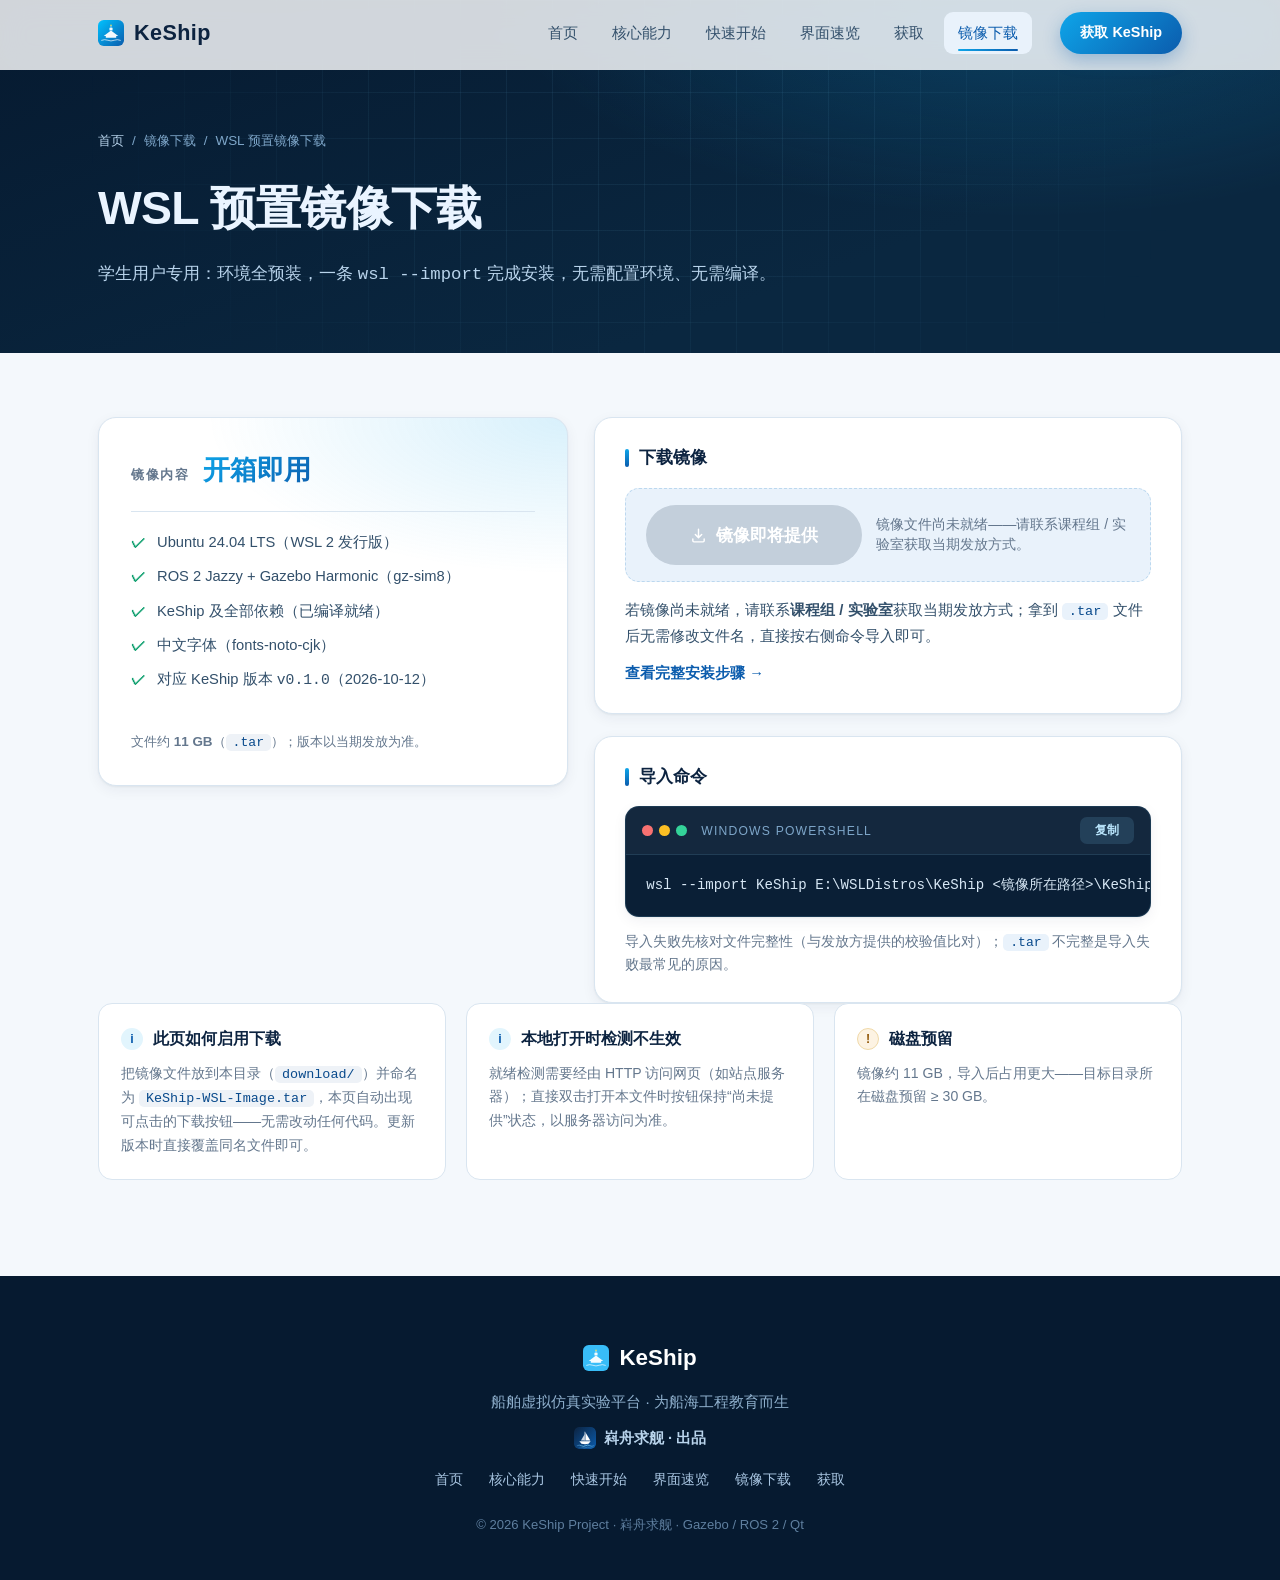
==== download/index.html @ 749b7cf4 "feat(web): KeShip official website initial release" ====
<!DOCTYPE html>
<html lang="zh-CN">
<head>
    <meta charset="UTF-8">
    <meta name="viewport" content="width=device-width, initial-scale=1.0">
    <title>WSL 预置镜像下载 — KeShip</title>
    <meta name="description" content="KeShip 预置 WSL 镜像下载：Ubuntu 24.04 + ROS 2 Jazzy + Gazebo Harmonic + KeShip 全预装，一条 wsl --import 完成安装。">
    <link rel="stylesheet" href="../css/style.css">
    <link rel="icon" href="data:image/svg+xml,%3Csvg xmlns='http://www.w3.org/2000/svg' viewBox='0 0 100 100'%3E%3Cdefs%3E%3ClinearGradient id='g' x1='0' y1='0' x2='1' y2='1'%3E%3Cstop offset='0' stop-color='%2300c2ff'/%3E%3Cstop offset='1' stop-color='%230b5cad'/%3E%3C/linearGradient%3E%3C/defs%3E%3Crect width='100' height='100' rx='22' fill='url(%23g)'/%3E%3Cpath d='M22 60 L50 38 L78 60 L70 60 L70 66 L30 66 L30 60 Z' fill='%23fff' opacity='.95'/%3E%3Cpath d='M44 30 h12 v8 h-12 z M50 22 v8' fill='%23fff' opacity='.95'/%3E%3Cpath d='M14 76 q 12 -5 24 0 t 24 0 t 24 0' fill='none' stroke='%23fff' stroke-width='3' stroke-linecap='round' opacity='.85'/%3E%3C/svg%3E">
</head>
<body>

    <!-- ================= 导航栏 ================= -->
    <header id="navbar">
        <div class="nav-container">
            <a href="../index.html" class="nav-logo" aria-label="KeShip 首页">
                <svg class="logo-mark" viewBox="0 0 100 100" aria-hidden="true">
                    <defs>
                        <linearGradient id="lg" x1="0" y1="0" x2="1" y2="1">
                            <stop offset="0" stop-color="#00c2ff"/><stop offset="1" stop-color="#0b5cad"/>
                        </linearGradient>
                    </defs>
                    <rect width="100" height="100" rx="22" fill="url(#lg)"/>
                    <path d="M22 62 L50 40 L78 62 L70 62 L70 68 L30 68 L30 62 Z" fill="#fff" opacity=".95"/>
                    <rect x="44" y="30" width="12" height="10" fill="#fff" opacity=".95"/>
                    <line x1="50" y1="22" x2="50" y2="30" stroke="#fff" stroke-width="2.5" stroke-linecap="round" opacity=".95"/>
                    <circle cx="50" cy="20" r="3" fill="#fde047"/>
                    <path d="M14 78 q 12 -5 24 0 t 24 0 t 24 0" fill="none" stroke="#fff" stroke-width="3" stroke-linecap="round" opacity=".85"/>
                </svg>
                <span class="logo-text">KeShip</span>
            </a>
            <nav class="nav-links" id="nav-links" aria-label="主导航">
                <a href="../index.html" class="nav-link">首页</a>
                <a href="../features.html" class="nav-link">核心能力</a>
                <a href="../start.html" class="nav-link">快速开始</a>
                <a href="../showcase.html" class="nav-link">界面速览</a>
                <a href="../get.html" class="nav-link">获取</a>
                <a href="index.html" class="nav-link active" aria-current="page">镜像下载</a>
            </nav>
            <a href="../get.html" class="nav-cta">获取 KeShip</a>
            <button class="nav-toggle" aria-label="打开菜单" aria-expanded="false" aria-controls="nav-links">
                <span></span><span></span><span></span>
            </button>
        </div>
        <div class="nav-progress" id="nav-progress" aria-hidden="true"></div>
    </header>

    <main>

    <!-- ================= 子页 Hero ================= -->
    <section class="page-hero">
        <div class="hero-bg" aria-hidden="true">
            <div class="hero-grid"></div>
        </div>
        <div class="container">
            <nav class="crumbs" aria-label="面包屑"><a href="../index.html">首页</a><span aria-hidden="true">/</span><span>镜像下载</span><span aria-hidden="true">/</span>WSL 预置镜像下载</nav>
            <h1 class="page-title">WSL 预置镜像下载</h1>
            <p class="page-desc">学生用户专用：环境全预装，一条 <code>wsl --import</code> 完成安装，无需配置环境、无需编译。</p>
        </div>
    </section>

    <!-- ================= 镜像信息 + 下载 ================= -->
    <section class="section">
        <div class="container">
            <div class="get-grid">
                <div class="version-card reveal">
                    <div class="version-top">
                        <span class="version-badge">镜像内容</span>
                        <span class="version-tag">开箱即用</span>
                    </div>
                    <ul class="version-list">
                        <li>Ubuntu 24.04 LTS（WSL 2 发行版）</li>
                        <li>ROS 2 Jazzy + Gazebo Harmonic（gz-sim8）</li>
                        <li>KeShip 及全部依赖（已编译就绪）</li>
                        <li>中文字体（fonts-noto-cjk）</li>
                        <li>对应 KeShip 版本 <code>v0.1.0</code>（2026-10-12）</li>
                    </ul>
                    <p class="version-hint">文件约 <strong>11 GB</strong>（<code>.tar</code>）；版本以当期发放为准。</p>
                </div>

                <div class="get-panels">
                    <div class="get-panel reveal">
                        <h3>下载镜像</h3>
                        <div class="mirror-download">
                            <a class="btn btn-primary btn-large mirror-btn is-pending" id="mirror-btn" data-file="KeShip-WSL-Image.tar" role="button" aria-disabled="true">
                                <svg viewBox="0 0 24 24" class="btn-ico" aria-hidden="true"><path d="M12 3v12m0 0 4.5-4.5M12 15l-4.5-4.5" fill="none" stroke="currentColor" stroke-width="2" stroke-linecap="round" stroke-linejoin="round"/><path d="M4 17v2.5A1.5 1.5 0 0 0 5.5 21h13a1.5 1.5 0 0 0 1.5-1.5V17" fill="none" stroke="currentColor" stroke-width="2" stroke-linecap="round"/></svg>
                                <span id="mirror-btn-text">正在检测镜像文件…</span>
                            </a>
                            <p class="mirror-status" id="mirror-status">检测中…</p>
                        </div>
                        <p class="panel-text">若镜像尚未就绪，请联系<strong>课程组 / 实验室</strong>获取当期发放方式；拿到 <code>.tar</code> 文件后无需修改文件名，直接按右侧命令导入即可。</p>
                        <a href="../start.html#student" class="panel-link">查看完整安装步骤 →</a>
                    </div>
                    <div class="get-panel reveal">
                        <h3>导入命令</h3>
                        <div class="code-block">
                            <div class="code-head">
                                <span class="code-dots" aria-hidden="true"><i></i><i></i><i></i></span>
                                <span class="code-lang">Windows PowerShell</span>
                                <button class="copy-btn" data-code="code-import" type="button">复制</button>
                            </div>
<pre><code id="code-import">wsl --import KeShip E:\WSLDistros\KeShip &lt;镜像所在路径&gt;\KeShip-WSL-Image.tar --version 2</code></pre>
                        </div>
                        <p class="repo-note">导入失败先核对文件完整性（与发放方提供的校验值比对）；<code>.tar</code> 不完整是导入失败最常见的原因。</p>
                    </div>
                </div>
            </div>

            <!-- 维护者说明 -->
            <div class="notes reveal">
                <div class="note">
                    <p class="note-title"><span class="note-ico n-info" aria-hidden="true">i</span>此页如何启用下载</p>
                    <p>把镜像文件放到本目录（<code>download/</code>）并命名为 <code>KeShip-WSL-Image.tar</code>，本页自动出现可点击的下载按钮——无需改动任何代码。更新版本时直接覆盖同名文件即可。</p>
                </div>
                <div class="note">
                    <p class="note-title"><span class="note-ico n-info" aria-hidden="true">i</span>本地打开时检测不生效</p>
                    <p>就绪检测需要经由 HTTP 访问网页（如站点服务器）；直接双击打开本文件时按钮保持“尚未提供”状态，以服务器访问为准。</p>
                </div>
                <div class="note">
                    <p class="note-title"><span class="note-ico n-warn" aria-hidden="true">!</span>磁盘预留</p>
                    <p>镜像约 11 GB，导入后占用更大——目标目录所在磁盘预留 ≥ 30 GB。</p>
                </div>
            </div>
        </div>
    </section>

    </main>

    <!-- ================= 页脚 ================= -->
    <footer>
        <div class="container footer-inner">
            <div class="footer-brand">
                <svg class="logo-mark" viewBox="0 0 100 100" aria-hidden="true">
                    <rect width="100" height="100" rx="22" fill="#38bdf8"/>
                    <path d="M22 62 L50 40 L78 62 L70 62 L70 68 L30 68 L30 62 Z" fill="#fff" opacity=".95"/>
                    <rect x="44" y="30" width="12" height="10" fill="#fff" opacity=".95"/>
                    <line x1="50" y1="22" x2="50" y2="30" stroke="#fff" stroke-width="2.5" stroke-linecap="round" opacity=".95"/>
                    <circle cx="50" cy="20" r="3" fill="#fde047"/>
                    <path d="M14 78 q 12 -5 24 0 t 24 0 t 24 0" fill="none" stroke="#fff" stroke-width="3" stroke-linecap="round" opacity=".85"/>
                </svg>
                <span>KeShip</span>
            </div>
            <p class="footer-desc">船舶虚拟仿真实验平台 · 为船海工程教育而生</p>
            <p class="footer-kz">
                <img class="kz-mark-sm" src="../assets/kzqj-logo.svg" alt="嵙舟求舰" width="20" height="20">
                <span>嵙舟求舰 · 出品</span>
            </p>

            <nav class="footer-links" aria-label="页脚导航">
                <a href="../index.html">首页</a>
                <a href="../features.html">核心能力</a>
                <a href="../start.html">快速开始</a>
                <a href="../showcase.html">界面速览</a>
                <a href="index.html">镜像下载</a>
                <a href="../get.html">获取</a>
            </nav>
            <p class="footer-copy">© <span id="year">2026</span> KeShip Project · 嵙舟求舰 · Gazebo / ROS 2 / Qt</p>
        </div>
    </footer>

    <button id="back-top" class="back-top" type="button" aria-label="回到顶部">
        <svg viewBox="0 0 24 24" aria-hidden="true"><path d="m5 15 7-7 7 7" fill="none" stroke="currentColor" stroke-width="2" stroke-linecap="round" stroke-linejoin="round"/></svg>
    </button>

    <script src="../js/main.js"></script>
</body>
</html>
---- css/style.css ----
/* =========================================================
   KeShip 官网样式 · 海洋科技风设计系统
   纯静态、零外部依赖；浅色主题
   ========================================================= */

/* ---------- 设计令牌 ---------- */
:root {
    --bg: #f4f8fc;
    --surface: #ffffff;
    --ink: #0c2340;
    --ink-2: #33506b;
    --muted: #64778d;
    --line: #d9e5f0;

    --primary: #0b5cad;
    --primary-600: #094a8c;
    --primary-050: #e9f2fb;
    --accent: #0ea5e9;
    --accent-050: #e2f5fd;
    --teal: #0d9488;

    --navy-900: #061a30;
    --navy-800: #0a2740;
    --navy-700: #103a5c;
    --code-bg: #0a1f36;

    --ok: #0e9f6e;
    --warn-bg: #fdf3e3;
    --warn-line: #f0d9a8;
    --warn-ink: #92580a;

    --r-lg: 18px;
    --r-md: 14px;
    --r-sm: 9px;

    --sh-sm: 0 1px 2px rgba(12, 35, 64, .05), 0 4px 14px rgba(12, 35, 64, .06);
    --sh-md: 0 10px 32px rgba(12, 35, 64, .10);
    --sh-lg: 0 24px 60px rgba(6, 26, 48, .18);

    --ease: cubic-bezier(.22, .68, .36, 1);
    --t-fast: .18s;
    --t-mid: .32s;

    --font: -apple-system, BlinkMacSystemFont, "Segoe UI", "PingFang SC",
            "Hiragino Sans GB", "Microsoft YaHei", "Noto Sans SC", sans-serif;
    --mono: "Cascadia Code", "JetBrains Mono", "Fira Code", Consolas,
            "Courier New", monospace;

    --nav-h: 66px;
}

/* ---------- 基础 ---------- */
*, *::before, *::after { margin: 0; padding: 0; box-sizing: border-box; }

html { scroll-behavior: smooth; scroll-padding-top: calc(var(--nav-h) + 12px); }

body {
    font-family: var(--font);
    line-height: 1.65;
    color: var(--ink);
    background: var(--bg);
    -webkit-font-smoothing: antialiased;
    overflow-x: hidden;
}

img, svg { display: block; max-width: 100%; }
a { color: inherit; }
code, pre { font-family: var(--mono); }

.container {
    max-width: 1140px;
    margin: 0 auto;
    padding: 0 28px;
}

::selection { background: rgba(14, 165, 233, .22); }

/* ---------- 按钮 ---------- */
.btn {
    display: inline-flex;
    align-items: center;
    gap: 9px;
    padding: 13px 30px;
    border-radius: 999px;
    font-size: 1rem;
    font-weight: 600;
    text-decoration: none;
    cursor: pointer;
    border: none;
    transition: transform var(--t-fast) var(--ease),
                box-shadow var(--t-fast) var(--ease),
                background var(--t-fast) var(--ease);
}
.btn-large {
    padding: 16px 44px;
    font-size: 1.08rem;
}
.btn-ico { width: 17px; height: 17px; flex: none; }
.btn-primary {
    background: linear-gradient(135deg, #0ea5e9, var(--primary));
    color: #fff;
    box-shadow: 0 8px 24px rgba(11, 92, 173, .38);
}
.btn-primary:hover { transform: translateY(-2px); box-shadow: 0 12px 30px rgba(11, 92, 173, .46); }
.btn-ghost {
    background: rgba(255, 255, 255, .10);
    color: #e6f3ff;
    border: 1.5px solid rgba(255, 255, 255, .38);
    backdrop-filter: blur(6px);
}
.btn-ghost:hover { background: rgba(255, 255, 255, .2); transform: translateY(-2px); }

/* ---------- 导航栏 ---------- */
#navbar {
    position: fixed;
    inset: 0 0 auto 0;
    z-index: 100;
    background: rgba(255, 255, 255, .82);
    backdrop-filter: blur(14px) saturate(1.4);
    border-bottom: 1px solid transparent;
    transition: border-color var(--t-mid), box-shadow var(--t-mid), background var(--t-mid);
}
#navbar.scrolled {
    border-bottom-color: var(--line);
    box-shadow: 0 6px 24px rgba(12, 35, 64, .07);
}
.nav-container {
    max-width: 1140px;
    margin: 0 auto;
    padding: 0 28px;
    height: var(--nav-h);
    display: flex;
    align-items: center;
    gap: 28px;
}
.nav-logo {
    display: inline-flex;
    align-items: center;
    gap: 10px;
    text-decoration: none;
    font-size: 1.35rem;
    font-weight: 800;
    letter-spacing: .4px;
    color: var(--ink);
}
.logo-mark { width: 26px; height: 26px; flex: none; }
.nav-links {
    display: flex;
    gap: 6px;
    margin-left: auto;
    list-style: none;
}
.nav-link {
    position: relative;
    display: block;
    padding: 8px 14px;
    border-radius: 9px;
    text-decoration: none;
    font-size: .95rem;
    font-weight: 500;
    color: var(--ink-2);
    transition: color var(--t-fast), background var(--t-fast);
}
.nav-link:hover { color: var(--primary); background: var(--primary-050); }
.nav-link.active { color: var(--primary); background: var(--primary-050); }
.nav-link.active::after {
    content: "";
    position: absolute;
    left: 14px; right: 14px; bottom: 3px;
    height: 2px;
    border-radius: 2px;
    background: linear-gradient(90deg, var(--accent), var(--primary));
}
.nav-cta {
    padding: 9px 20px;
    border-radius: 999px;
    background: linear-gradient(135deg, #0ea5e9, var(--primary));
    color: #fff;
    font-size: .9rem;
    font-weight: 600;
    text-decoration: none;
    box-shadow: 0 6px 18px rgba(11, 92, 173, .30);
    transition: transform var(--t-fast), box-shadow var(--t-fast);
    white-space: nowrap;
}
.nav-cta:hover { transform: translateY(-2px); box-shadow: 0 10px 24px rgba(11, 92, 173, .4); }

.nav-toggle {
    display: none;
    flex-direction: column;
    justify-content: center;
    gap: 5.5px;
    width: 42px; height: 42px;
    padding: 9px;
    background: var(--surface);
    border: 1px solid var(--line);
    border-radius: 10px;
    cursor: pointer;
}
.nav-toggle span {
    display: block; height: 2px;
    background: var(--ink);
    border-radius: 2px;
    transition: transform var(--t-mid) var(--ease), opacity var(--t-fast);
}
.nav-toggle[aria-expanded="true"] span:nth-child(1) { transform: translateY(7.5px) rotate(45deg); }
.nav-toggle[aria-expanded="true"] span:nth-child(2) { opacity: 0; }
.nav-toggle[aria-expanded="true"] span:nth-child(3) { transform: translateY(-7.5px) rotate(-45deg); }

/* 阅读进度条 */
.nav-progress {
    height: 2.5px;
    width: 0;
    background: linear-gradient(90deg, var(--accent), var(--primary));
    transition: width .1s linear;
}

/* ---------- Hero ---------- */
#hero {
    position: relative;
    min-height: 100svh;
    display: flex;
    align-items: center;
    padding: calc(var(--nav-h) + 40px) 0 96px;
    background:
        radial-gradient(1100px 520px at 78% -10%, rgba(14, 165, 233, .34), transparent 60%),
        linear-gradient(160deg, var(--navy-900) 0%, var(--navy-800) 46%, var(--navy-700) 100%);
    color: #eaf4ff;
    overflow: hidden;
    isolation: isolate;
}
.hero-bg { position: absolute; inset: 0; z-index: -1; }
.hero-grid {
    position: absolute; inset: 0;
    background-image:
        linear-gradient(rgba(125, 211, 252, .07) 1px, transparent 1px),
        linear-gradient(90deg, rgba(125, 211, 252, .07) 1px, transparent 1px);
    background-size: 46px 46px;
    mask-image: radial-gradient(720px 480px at 50% 34%, #000 30%, transparent 78%);
}
.hero-glow {
    position: absolute;
    left: -180px; bottom: -260px;
    width: 640px; height: 640px;
    border-radius: 50%;
    background: radial-gradient(circle, rgba(13, 148, 136, .30), transparent 62%);
    filter: blur(10px);
}
.hero-inner {
    display: grid;
    grid-template-columns: 1.05fr .95fr;
    align-items: center;
    gap: 48px;
}
.hero-badge {
    display: inline-flex;
    align-items: center;
    gap: 9px;
    padding: 7px 18px;
    border-radius: 999px;
    background: rgba(125, 211, 252, .12);
    border: 1px solid rgba(125, 211, 252, .35);
    color: #bae6fd;
    font-size: .86rem;
    letter-spacing: .6px;
    margin-bottom: 26px;
}
.badge-dot {
    width: 8px; height: 8px;
    border-radius: 50%;
    background: #34d399;
    box-shadow: 0 0 0 0 rgba(52, 211, 153, .6);
    animation: pulse 2.2s infinite;
}
@keyframes pulse {
    70% { box-shadow: 0 0 0 9px rgba(52, 211, 153, 0); }
    100% { box-shadow: 0 0 0 0 rgba(52, 211, 153, 0); }
}
.hero-title {
    font-size: clamp(3.2rem, 7vw, 4.9rem);
    font-weight: 800;
    line-height: 1.02;
    letter-spacing: -1.5px;
    background: linear-gradient(100deg, #ffffff 25%, #7dd3fc 90%);
    -webkit-background-clip: text;
    background-clip: text;
    -webkit-text-fill-color: transparent;
    margin-bottom: 22px;
}
.hero-subtitle {
    font-size: 1.13rem;
    line-height: 1.85;
    color: #b9d4ec;
    max-width: 34em;
    margin-bottom: 38px;
}
.hero-subtitle strong { color: #e0f2fe; font-weight: 600; }
.hero-subtitle em {
    font-style: normal;
    color: #7dd3fc;
    border-bottom: 1.5px dashed rgba(125, 211, 252, .55);
    padding-bottom: 1px;
}
.hero-actions {
    display: flex;
    flex-wrap: wrap;
    gap: 16px;
    margin-bottom: 40px;
}
.hero-stats {
    display: grid;
    grid-template-columns: repeat(4, auto);
    gap: 12px 32px;
}
.stat dt {
    font-size: .72rem;
    letter-spacing: 1.4px;
    text-transform: uppercase;
    color: #7ea6c9;
    margin-bottom: 3px;
}
.stat dd {
    font-size: .98rem;
    font-weight: 700;
    color: #e6f3ff;
    white-space: nowrap;
}

.hero-art { justify-self: center; }
.hero-svg { width: min(100%, 520px); height: auto; }
.wv-1 { animation: drift 5.5s ease-in-out infinite; }
.wv-2 { animation: drift 7s ease-in-out infinite reverse; }
.wv-3 { animation: drift 8.5s ease-in-out infinite; }
@keyframes drift {
    0%, 100% { transform: translateX(0); }
    50% { transform: translateX(-26px); }
}

/* 海浪过渡 */
.hero-wave {
    position: absolute;
    left: 0; right: 0; bottom: -1px;
    line-height: 0;
}
.hero-wave svg { width: 100%; height: 110px; }

/* ---------- 通用 Section ---------- */
.section { padding: 96px 0; }
/* 子页 section：紧跟 page-hero（不重设大留白） */
.page-hero + .section { padding: 64px 0 96px; }
.section-alt {
    background:
        radial-gradient(900px 380px at 85% 0%, rgba(14, 165, 233, .06), transparent 65%),
        var(--surface);
    border-block: 1px solid var(--line);
}
.section-head {
    text-align: center;
    max-width: 660px;
    margin: 0 auto 58px;
}
/* 路径块（start.html 两条路径）：左对齐 + 字号放大 */
.section-head.lefty {
    text-align: left;
    max-width: 860px;
    margin: 0 0 50px;
}
.section-head.lefty .section-kicker {
    font-size: 1.05rem;
    letter-spacing: 2px;
    margin-bottom: 14px;
}
.section-head.lefty .section-title {
    font-size: clamp(1.85rem, 3.6vw, 2.5rem);
}
.section-head.lefty .section-desc {
    font-size: 1.12rem;
    max-width: 60em;
}
.section-kicker {
    display: inline-block;
    font-size: .8rem;
    font-weight: 700;
    letter-spacing: 2.4px;
    text-transform: uppercase;
    color: var(--accent);
    margin-bottom: 12px;
}
.section-title {
    font-size: clamp(1.7rem, 3.4vw, 2.25rem);
    font-weight: 800;
    letter-spacing: -.4px;
    color: var(--ink);
    margin-bottom: 14px;
}
.section-desc { color: var(--muted); font-size: 1.04rem; }

/* 代码块：start.html 步骤 2 的环境配置较宽——用 .code-narrow 收紧 */
.code-block.code-narrow {
    max-width: 720px;
}

/* ---------- 核心能力卡片 ---------- */
.features-grid {
    display: grid;
    grid-template-columns: repeat(3, 1fr);
    gap: 24px;
}
.features-grid.cols-2 {
    grid-template-columns: repeat(2, 1fr);
    gap: 22px;
}
.feature-card {
    background: var(--surface);
    border: 1px solid var(--line);
    border-radius: var(--r-lg);
    padding: 30px 28px;
    box-shadow: var(--sh-sm);
    transition: transform var(--t-mid) var(--ease), box-shadow var(--t-mid), border-color var(--t-mid);
}
.feature-card:hover {
    transform: translateY(-6px);
    box-shadow: var(--sh-md);
    border-color: #bcd8ef;
}
.f-icon {
    width: 52px; height: 52px;
    display: grid;
    place-items: center;
    border-radius: var(--r-md);
    margin-bottom: 20px;
}
.f-icon svg { width: 27px; height: 27px; }
.i-blue  { background: var(--primary-050); color: var(--primary); }
.i-cyan  { background: var(--accent-050); color: var(--accent); }
.i-deep  { background: #e6f4f2; color: var(--teal); }
.i-teal  { background: #e6f4f2; color: var(--teal); }
.i-slate { background: #eef2f7; color: #475d75; }
.i-indigo{ background: #eceafc; color: #5b54c9; }
.feature-card h3 {
    font-size: 1.16rem;
    font-weight: 700;
    margin-bottom: 10px;
    color: var(--ink);
}
.feature-card p { color: var(--muted); font-size: .94rem; }

/* ---------- 技术栈 ---------- */
.stack-grid {
    display: grid;
    grid-template-columns: repeat(3, 1fr);
    gap: 22px;
}
.stack-card {
    position: relative;
    background: var(--surface);
    border: 1px solid var(--line);
    border-radius: var(--r-md);
    padding: 26px 26px 22px;
    overflow: hidden;
    transition: transform var(--t-mid) var(--ease), box-shadow var(--t-mid);
}
.stack-card::before {
    content: "";
    position: absolute;
    inset: 0 0 auto 0;
    height: 3px;
    background: linear-gradient(90deg, var(--accent), var(--primary));
    opacity: 0;
    transition: opacity var(--t-mid);
}
.stack-card:hover { transform: translateY(-4px); box-shadow: var(--sh-md); }
.stack-card:hover::before { opacity: 1; }
.stack-tag {
    font-size: .74rem;
    font-weight: 700;
    letter-spacing: 1.6px;
    color: var(--muted);
    margin-bottom: 8px;
}
.stack-card h3 {
    font-size: 1.22rem;
    font-weight: 800;
    color: var(--ink);
    margin-bottom: 6px;
}
.stack-note { font-size: .88rem; color: var(--muted); }

/* ---------- 快速开始：步骤 ---------- */
.step {
    display: grid;
    grid-template-columns: 56px minmax(0, 1fr);   /* minmax(0,..) 防长命令代码块撑破列宽 */
    gap: 22px;
    margin-bottom: 40px;
}
.step-body { min-width: 0; }
.step-num {
    width: 48px; height: 48px;
    display: grid;
    place-items: center;
    border-radius: 14px;
    background: linear-gradient(135deg, #0ea5e9, var(--primary));
    color: #fff;
    font-size: 1.25rem;
    font-weight: 800;
    box-shadow: 0 8px 20px rgba(11, 92, 173, .28);
}
.step-title {
    font-size: 1.24rem;
    font-weight: 700;
    color: var(--ink);
    margin-bottom: 14px;
    padding-top: 6px;
}
.step-text { color: var(--ink-2); margin-bottom: 16px; max-width: 60em; }
.step-text strong { color: var(--primary-600); }
.step-note {
    margin-top: 14px;
    font-size: .88rem;
    color: var(--ink-2);
    background: var(--primary-050);
    border-left: 3px solid var(--accent);
    border-radius: 0 var(--r-sm) var(--r-sm) 0;
    padding: 10px 16px;
}
.step-note strong { color: var(--primary-600); }

/* ---------- 代码块 ---------- */
.code-block {
    background: var(--code-bg);
    border-radius: var(--r-md);
    overflow: hidden;
    box-shadow: var(--sh-sm);
    border: 1px solid rgba(125, 211, 252, .14);
}
.code-head {
    display: flex;
    align-items: center;
    gap: 14px;
    padding: 10px 16px;
    background: rgba(255, 255, 255, .04);
    border-bottom: 1px solid rgba(125, 211, 252, .12);
}
.code-dots { display: inline-flex; gap: 6px; }
.code-dots i {
    width: 11px; height: 11px;
    border-radius: 50%;
    background: rgba(148, 163, 184, .4);
}
.code-dots i:nth-child(1) { background: #f87171; }
.code-dots i:nth-child(2) { background: #fbbf24; }
.code-dots i:nth-child(3) { background: #34d399; }
.code-lang {
    font-size: .76rem;
    letter-spacing: 1.2px;
    text-transform: uppercase;
    color: #7ea6c9;
    margin-right: auto;
}
.copy-btn {
    padding: 5px 15px;
    border: none;
    border-radius: 7px;
    background: rgba(125, 211, 252, .14);
    color: #bae6fd;
    font-size: .78rem;
    font-weight: 600;
    cursor: pointer;
    transition: background var(--t-fast), color var(--t-fast);
}
.copy-btn:hover { background: rgba(125, 211, 252, .28); color: #fff; }
.copy-btn.copied { background: var(--ok); color: #fff; }
.code-block pre {
    padding: 18px 20px;
    overflow-x: auto;
    font-size: .88rem;
    line-height: 1.75;
}
.code-block code { color: #d7e7f5; }
.code-block .c { color: #6f93b5; font-style: italic; }
.step-body .code-block code .c { display: inline-block; }

/* ---------- 表格 ---------- */
.table-wrap {
    overflow-x: auto;
    border-radius: var(--r-md);
    box-shadow: var(--sh-sm);
    border: 1px solid var(--line);
    margin-bottom: 36px;
}
.data-table {
    width: 100%;
    border-collapse: collapse;
    background: var(--surface);
    min-width: 620px;
}
.data-table caption {
    padding: 14px 20px;
    text-align: left;
    font-weight: 700;
    font-size: .95rem;
    color: var(--ink);
    background: var(--primary-050);
    border-bottom: 1px solid var(--line);
}
.data-table th {
    background: #f0f5fa;
    color: var(--ink-2);
    text-align: left;
    font-size: .84rem;
    letter-spacing: .6px;
    text-transform: uppercase;
    padding: 12px 20px;
    border-bottom: 1px solid var(--line);
}
.data-table td {
    padding: 14px 20px;
    font-size: .92rem;
    color: var(--ink-2);
    border-bottom: 1px solid #edf3f9;
    vertical-align: top;
}
.data-table tr:last-child td { border-bottom: none; }
.data-table tbody tr:hover td { background: #f7fbfe; }
.data-table code {
    background: var(--primary-050);
    color: var(--primary-600);
    padding: 2px 8px;
    border-radius: 6px;
    font-size: .84rem;
    white-space: nowrap;
}

/* ---------- 注意事项 ---------- */
.notes {
    display: grid;
    grid-template-columns: repeat(3, 1fr);
    gap: 20px;
    align-items: stretch;
}
.notes > .note { height: 100%; }
.note {
    background: var(--surface);
    border: 1px solid var(--line);
    border-radius: var(--r-md);
    padding: 22px;
}
.note-title {
    display: flex;
    align-items: center;
    gap: 10px;
    font-weight: 700;
    font-size: .98rem;
    color: var(--ink);
    margin-bottom: 10px;
}
.note p:last-child { font-size: .88rem; color: var(--muted); }
.note code {
    background: #eef2f7;
    color: var(--primary-600);
    padding: 1px 7px;
    border-radius: 5px;
    font-size: .84rem;
}
.note-ico {
    width: 22px; height: 22px;
    display: inline-grid;
    place-items: center;
    border-radius: 50%;
    font-size: .78rem;
    font-weight: 800;
    font-style: normal;
    flex: none;
}
.n-warn { background: var(--warn-bg); color: var(--warn-ink); border: 1px solid var(--warn-line); }
.n-info { background: var(--accent-050); color: var(--primary); }

/* ---------- 界面速览 ---------- */
.ui-grid {
    display: grid;
    grid-template-columns: 420px 1fr;
    gap: 48px;
    align-items: center;
}
.ui-frame {
    background: var(--code-bg);
    border-radius: var(--r-lg);
    padding: 10px 10px 0;
    box-shadow: var(--sh-lg);
    overflow: hidden;
    transform: rotate(1.2deg);
    transition: transform var(--t-mid) var(--ease);
}
.ui-frame:hover { transform: rotate(0); }
.ui-frame-bar {
    display: flex;
    gap: 6px;
    padding: 0 6px 10px;
}
.ui-frame-bar i {
    width: 10px; height: 10px;
    border-radius: 50%;
}
.ui-frame-bar i:nth-child(1) { background: #f87171; }
.ui-frame-bar i:nth-child(2) { background: #fbbf24; }
.ui-frame-bar i:nth-child(3) { background: #34d399; }
.ui-frame img {
    width: 100%;
    height: 420px;
    object-fit: cover;
    object-position: left top;
    border-radius: 10px 10px 0 0;
    background: #fff;
}
.ui-shot figcaption {
    margin-top: 18px;
    text-align: center;
    font-size: .86rem;
    color: var(--muted);
}
.ui-list {
    list-style: none;
    display: grid;
    gap: 14px;
}
.ui-list li {
    position: relative;
    padding: 14px 18px 14px 46px;
    background: var(--surface);
    border: 1px solid var(--line);
    border-radius: var(--r-md);
    font-size: .93rem;
    color: var(--ink-2);
    transition: border-color var(--t-fast), transform var(--t-fast) var(--ease);
}
.ui-list li:hover { border-color: #bcd8ef; transform: translateX(4px); }
.ui-list li::before {
    content: "";
    position: absolute;
    left: 18px; top: 22px;
    width: 9px; height: 9px;
    border-radius: 50%;
    background: linear-gradient(135deg, var(--accent), var(--primary));
    box-shadow: 0 0 0 4px rgba(14, 165, 233, .14);
}
.ui-list strong { display: block; color: var(--ink); font-size: .96rem; margin-bottom: 2px; }
.ui-list code {
    background: var(--primary-050);
    color: var(--primary-600);
    padding: 1px 7px;
    border-radius: 5px;
    font-size: .84rem;
    word-break: break-all;
}

/* ---------- 获取 ---------- */
.get-grid {
    display: grid;
    grid-template-columns: minmax(0, 1fr) minmax(0, 1.25fr);
    gap: 26px;
    align-items: start;
}
.get-grid > .version-card { min-width: 0; }
.version-card {
    background:
        radial-gradient(600px 260px at 100% 0%, rgba(14, 165, 233, .16), transparent 60%),
        var(--surface);
    border: 1px solid var(--line);
    border-radius: var(--r-lg);
    padding: 32px;
    box-shadow: var(--sh-sm);
    display: flex;
    flex-direction: column;
}
.version-top {
    display: flex;
    align-items: baseline;
    flex-wrap: wrap;
    gap: 6px 14px;
    margin-bottom: 18px;
    padding-bottom: 16px;
    border-bottom: 1px solid var(--line);
}
.version-badge {
    font-size: .82rem;
    font-weight: 700;
    letter-spacing: 1.6px;
    text-transform: uppercase;
    color: var(--muted);
}
.version-tag {
    font-family: var(--mono);
    font-size: 1.7rem;
    font-weight: 800;
    background: linear-gradient(135deg, var(--accent), var(--primary));
    -webkit-background-clip: text;
    background-clip: text;
    -webkit-text-fill-color: transparent;
}
.version-date { font-size: .88rem; color: var(--muted); margin-bottom: 22px; }
.version-date code {
    background: var(--primary-050);
    color: var(--primary-600);
    padding: 1px 7px;
    border-radius: 5px;
    font-size: .82rem;
}
.version-list {
    list-style: none;
    display: grid;
    gap: 10px;
    margin-bottom: 20px;
}
.version-list li {
    position: relative;
    padding-left: 26px;
    font-size: .92rem;
    color: var(--ink-2);
}
.version-list li::before {
    content: "✓";
    position: absolute;
    left: 0; top: 0;
    color: var(--ok);
    font-weight: 800;
}
.version-hint { margin-top: 18px; font-size: .84rem; color: var(--muted); }
.version-hint code {
    background: #eef2f7;
    color: var(--primary-600);
    padding: 1px 7px;
    border-radius: 5px;
    font-size: .82rem;
}
.get-panels {
    display: grid;
    grid-template-columns: minmax(0, 1fr);   /* 允许列收缩，防长命令撑破布局 */
    gap: 22px;
    align-content: start;
    min-width: 0;
}
.get-panel { min-width: 0; }
.get-panel .code-block { min-width: 0; }
.get-panel {
    background: var(--surface);
    border: 1px solid var(--line);
    border-radius: var(--r-lg);
    padding: 26px 30px;
    box-shadow: var(--sh-sm);
}
.get-panel h3 {
    font-size: 1.05rem;
    font-weight: 700;
    color: var(--ink);
    margin-bottom: 16px;
    display: flex;
    align-items: center;
    gap: 10px;
}
.get-panel h3::before {
    content: "";
    width: 4px; height: 18px;
    border-radius: 2px;
    background: linear-gradient(180deg, var(--accent), var(--primary));
}
.req-list { list-style: none; display: grid; gap: 9px; }
.req-list li {
    position: relative;
    padding-left: 24px;
    font-size: .92rem;
    color: var(--ink-2);
}
.req-list li::before {
    content: "";
    position: absolute;
    left: 2px; top: 9px;
    width: 8px; height: 8px;
    border-radius: 50%;
    border: 2px solid var(--accent);
}
.repo-row {
    display: flex;
    align-items: center;
    justify-content: space-between;
    gap: 14px;
    flex-wrap: wrap;
    padding: 12px 0;
    border-bottom: 1px dashed var(--line);
}
.repo-row:last-of-type { border-bottom: none; }
.repo-name { font-size: .9rem; font-weight: 600; color: var(--ink); }
.repo-row code {
    background: var(--code-bg);
    color: #bae6fd;
    padding: 5px 13px;
    border-radius: 7px;
    font-size: .82rem;
}
.repo-note { margin-top: 14px; font-size: .85rem; color: var(--muted); }
.repo-note code {
    background: var(--primary-050);
    color: var(--primary-600);
    padding: 1px 7px;
    border-radius: 5px;
    font-size: .82rem;
}

/* ---------- 页脚 ---------- */
footer {
    background: var(--navy-900);
    color: #c9dcf0;
    padding: 64px 0 44px;
    text-align: center;
}
.footer-inner { display: grid; gap: 12px; justify-items: center; }
.footer-brand {
    display: inline-flex;
    align-items: center;
    gap: 10px;
    font-size: 1.4rem;
    font-weight: 800;
    color: #fff;
}
.footer-desc { font-size: .95rem; color: #8fb0cd; }
.footer-links {
    display: flex;
    flex-wrap: wrap;
    justify-content: center;
    gap: 8px 26px;
    margin-top: 6px;
}
.footer-links a {
    font-size: .9rem;
    color: #a9c6e2;
    text-decoration: none;
    transition: color var(--t-fast);
}
.footer-links a:hover { color: #7dd3fc; }
.footer-copy { font-size: .82rem; color: #5f7f9f; margin-top: 10px; }

/* ---------- 回到顶部 ---------- */
.back-top {
    position: fixed;
    right: 26px; bottom: 26px;
    width: 46px; height: 46px;
    display: grid;
    place-items: center;
    border: none;
    border-radius: 50%;
    background: linear-gradient(135deg, #0ea5e9, var(--primary));
    color: #fff;
    cursor: pointer;
    box-shadow: 0 10px 26px rgba(11, 92, 173, .38);
    opacity: 0;
    visibility: hidden;
    transform: translateY(12px);
    transition: opacity var(--t-mid), transform var(--t-mid) var(--ease), visibility var(--t-mid);
    z-index: 90;
}
.back-top.show { opacity: 1; visibility: visible; transform: translateY(0); }
.back-top:hover { transform: translateY(-3px); }
.back-top svg { width: 20px; height: 20px; }

/* ---------- 入场动画 ---------- */
.reveal {
    opacity: 0;
    transform: translateY(26px);
    transition: opacity .7s var(--ease), transform .7s var(--ease);
}
.reveal.in { opacity: 1; transform: none; }

/* =========================================================
   多页组件（首页双入口 / 子页 hero / 口号 / CTA 带等）
   ========================================================= */

/* ---------- Hero 口号（醒目） ---------- */
.hero-slogan {
    font-size: clamp(1.5rem, 2.6vw, 2rem);
    font-weight: 800;
    line-height: 1.4;
    letter-spacing: .2px;
    color: #ffffff;
    margin-bottom: 18px;
    max-width: 21em;
    text-wrap: balance;
}
.hero-slogan em {
    font-style: normal;
    background: linear-gradient(100deg, #7dd3fc, #22d3ee);
    -webkit-background-clip: text;
    background-clip: text;
    -webkit-text-fill-color: transparent;
    position: relative;
    white-space: nowrap;
}
.hero-slogan em::after {
    content: "";
    position: absolute;
    left: 0; right: 0; bottom: -4px;
    height: 8px;
    background: linear-gradient(90deg, rgba(125, 211, 252, .5), rgba(34, 211, 238, .15));
    border-radius: 4px;
    z-index: -1;
}
.hero-subtitle { font-size: 1.08rem; }

/* ---------- 双入口卡片 ---------- */
.path-cards {
    display: grid;
    grid-template-columns: 1fr 1fr;
    gap: 26px;
}
.path-card {
    display: flex;
    flex-direction: column;
    gap: 14px;
    padding: 32px 30px 28px;
    background: var(--surface);
    border: 1px solid var(--line);
    border-radius: var(--r-lg);
    text-decoration: none;
    color: var(--ink);
    box-shadow: var(--sh-sm);
    transition: transform var(--t-mid) var(--ease), box-shadow var(--t-mid), border-color var(--t-mid);
    position: relative;
    overflow: hidden;
}
.path-card::before {
    content: "";
    position: absolute;
    inset: 0 0 auto 0;
    height: 4px;
    background: linear-gradient(90deg, var(--accent), var(--primary));
}
.path-dev::before { background: linear-gradient(90deg, #64748b, #334155); }
.path-card:hover {
    transform: translateY(-6px);
    box-shadow: var(--sh-md);
    border-color: #bcd8ef;
}
.path-top {
    display: flex;
    align-items: center;
    justify-content: space-between;
    gap: 12px;
}
.path-badge {
    display: inline-block;
    padding: 4px 14px;
    border-radius: 999px;
    background: linear-gradient(135deg, #0ea5e9, var(--primary));
    color: #fff;
    font-size: .76rem;
    font-weight: 700;
    letter-spacing: .8px;
}
.path-badge.alt { background: linear-gradient(135deg, #64748b, #334155); }
.path-emoji {
    width: 40px; height: 40px;
    display: grid;
    place-items: center;
    border-radius: 11px;
    background: var(--primary-050);
    color: var(--primary);
    flex: none;
}
.path-dev .path-emoji { background: #eef2f7; color: #475d75; }
.path-emoji svg { width: 22px; height: 22px; }
.path-card h3 { font-size: 1.3rem; font-weight: 800; }
.path-card p { font-size: .94rem; color: var(--muted); }
.path-card p strong { color: var(--ink-2); }
.path-points {
    list-style: none;
    display: grid;
    gap: 7px;
    margin-top: 2px;
}
.path-points li {
    position: relative;
    padding-left: 22px;
    font-size: .87rem;
    color: var(--ink-2);
}
.path-points li::before {
    content: "✓";
    position: absolute;
    left: 0;
    color: var(--ok);
    font-weight: 800;
}
.path-go {
    margin-top: auto;
    padding-top: 10px;
    font-size: .93rem;
    font-weight: 700;
    color: var(--primary);
}
.path-card:hover .path-go { text-decoration: underline; }

/* ---------- 更多链接 ---------- */
.more-link {
    text-align: center;
    margin-top: 40px;
}
.more-link a {
    font-size: .98rem;
    font-weight: 700;
    color: var(--primary);
    text-decoration: none;
    transition: color var(--t-fast);
}
.more-link a:hover { color: var(--accent); text-decoration: underline; }

/* ---------- CTA 带 ---------- */
.cta-band {
    padding: 84px 0;
    background:
        radial-gradient(800px 300px at 20% 0%, rgba(14, 165, 233, .28), transparent 62%),
        linear-gradient(150deg, var(--navy-900), var(--navy-700));
    color: #eaf4ff;
    text-align: center;
}
.cta-inner { display: grid; gap: 14px; justify-items: center; }
.cta-band h2 {
    font-size: clamp(1.5rem, 3vw, 2.1rem);
    font-weight: 800;
    letter-spacing: -.4px;
}
.cta-band p { color: #a9c6e2; margin-bottom: 10px; }
.cta-actions { display: flex; flex-wrap: wrap; gap: 16px; justify-content: center; }
.cta-band .btn-ghost { color: #d6ecff; }

/* ---------- 子页 Hero ---------- */
.page-hero {
    position: relative;
    padding: calc(var(--nav-h) + 64px) 0 64px;
    background:
        radial-gradient(900px 420px at 80% -10%, rgba(14, 165, 233, .26), transparent 60%),
        linear-gradient(160deg, var(--navy-900) 0%, var(--navy-800) 70%);
    color: #eaf4ff;
    overflow: hidden;
    isolation: isolate;
}
.crumbs {
    display: flex;
    align-items: center;
    gap: 8px;
    font-size: .84rem;
    color: #7ea6c9;
    margin-bottom: 18px;
}
.crumbs a { color: #b9d4ec; text-decoration: none; }
.crumbs a:hover { color: #7dd3fc; }
.page-title {
    font-size: clamp(2rem, 4.4vw, 2.9rem);
    font-weight: 800;
    letter-spacing: -.8px;
    margin-bottom: 12px;
}
.page-desc {
    font-size: 1.08rem;
    color: #b9d4ec;
    max-width: 44em;
}

/* ---------- 路径跳转 pill ---------- */
.path-jump {
    display: flex;
    flex-wrap: wrap;
    gap: 12px;
    margin-top: 30px;
}
.jump-pill {
    display: inline-flex;
    align-items: center;
    gap: 9px;
    padding: 11px 22px;
    border-radius: 999px;
    background: rgba(125, 211, 252, .12);
    border: 1px solid rgba(125, 211, 252, .38);
    color: #d6ecff;
    font-size: .93rem;
    font-weight: 600;
    text-decoration: none;
    transition: background var(--t-fast), transform var(--t-fast) var(--ease);
}
.jump-pill svg { width: 18px; height: 18px; flex: none; }
.jump-pill:hover { background: rgba(125, 211, 252, .24); transform: translateY(-2px); }
.jump-pill.alt {
    background: rgba(148, 163, 184, .12);
    border-color: rgba(148, 163, 184, .4);
}
.jump-pill.alt:hover { background: rgba(148, 163, 184, .24); }

/* ---------- 物理内核网格 ---------- */
.physics-grid {
    display: grid;
    grid-template-columns: repeat(3, 1fr);
    gap: 22px;
}
.physics-item {
    background: var(--surface);
    border: 1px solid var(--line);
    border-left: 3px solid var(--accent);
    border-radius: 0 var(--r-md) var(--r-md) 0;
    padding: 22px 24px;
    transition: transform var(--t-fast) var(--ease), box-shadow var(--t-mid);
}
.physics-item:hover { transform: translateX(4px); box-shadow: var(--sh-sm); }
.physics-item h3 {
    font-size: 1.02rem;
    font-weight: 700;
    color: var(--ink);
    margin-bottom: 8px;
}
.physics-item p { font-size: .9rem; color: var(--muted); }

/* ---------- 跑通标志带 ---------- */
.ok-band {
    background: #e9f8f1;
    border: 1px solid #bfe8d4;
    border-radius: var(--r-md);
    padding: 20px 24px;
    margin-bottom: 36px;
}
.ok-title {
    display: flex;
    align-items: center;
    gap: 10px;
    font-weight: 700;
    color: #0b6b4a;
    margin-bottom: 8px;
}
.ok-band p:last-child { font-size: .92rem; color: #2f6b52; }
.ok-band code {
    background: rgba(14, 159, 110, .12);
    color: #0b6b4a;
    padding: 1px 7px;
    border-radius: 5px;
    font-size: .85rem;
}
.n-ok { background: var(--ok); color: #fff; }

/* ---------- 获取页 ---------- */
.req-grid {
    display: grid;
    grid-template-columns: 1fr 1fr;
    gap: 24px;
}
.req-card {
    background: var(--surface);
    border: 1px solid var(--line);
    border-radius: var(--r-lg);
    padding: 28px 30px;
    box-shadow: var(--sh-sm);
}
.req-card h3 {
    font-size: 1.1rem;
    font-weight: 700;
    color: var(--ink);
    margin-bottom: 16px;
    display: flex;
    align-items: center;
    gap: 10px;
}
.req-card h3::before {
    content: "";
    width: 4px; height: 18px;
    border-radius: 2px;
    background: linear-gradient(180deg, var(--accent), var(--primary));
}
.req-card .req-list li { font-size: .92rem; }
.panel-text { font-size: .93rem; color: var(--ink-2); margin-bottom: 12px; }
.panel-text code {
    background: var(--primary-050);
    color: var(--primary-600);
    padding: 1px 7px;
    border-radius: 5px;
    font-size: .85rem;
}
.panel-link {
    font-size: .92rem;
    font-weight: 700;
    color: var(--primary);
    text-decoration: none;
}
.panel-link:hover { text-decoration: underline; }
.get-panel .repo-row code { font-size: .78rem; word-break: break-all; }

/* ---------- 课题组署名（仅页脚） ---------- */
/* 页脚嵙舟求舰署名行 */
.footer-kz {
    display: inline-flex;
    align-items: center;
    gap: 8px;
    font-size: .92rem;
    font-weight: 600;
    color: #b9d4ec;
}
.footer-kz .kz-mark-sm {
    width: 22px;
    height: 22px;
    border-radius: 5px;
}

/* ---------- 镜像下载区 ---------- */
.mirror-download {
    display: grid;
    grid-template-columns: auto 1fr;
    align-items: center;
    gap: 14px;
    padding: 16px 20px;
    background: var(--primary-050);
    border: 1px dashed #bcd8ef;
    border-radius: var(--r-md);
    margin-bottom: 16px;
}
.mirror-btn { pointer-events: auto; }
.mirror-btn.is-pending {
    background: #c3cfdb;
    box-shadow: none;
    cursor: not-allowed;
    pointer-events: none;
}
.mirror-status {
    font-size: .88rem;
    color: var(--muted);
    line-height: 1.4;
}

/* ---------- 响应式 ---------- */
@media (max-width: 1020px) {
    .features-grid, .stack-grid { grid-template-columns: repeat(2, 1fr); }
    .hero-inner { grid-template-columns: 1fr; gap: 40px; }
    .hero-art { order: -1; }
    .hero-svg { width: min(88%, 460px); }
    .ui-grid { grid-template-columns: 1fr; gap: 36px; }
    .ui-frame { max-width: 420px; margin: 0 auto; transform: none; }
    .get-grid { grid-template-columns: 1fr; }
    .physics-grid { grid-template-columns: repeat(2, 1fr); }
    .path-cards, .req-grid { grid-template-columns: 1fr; }
}

@media (max-width: 760px) {
    .nav-links {
        position: fixed;
        top: var(--nav-h);
        left: 0; right: 0;
        flex-direction: column;
        gap: 4px;
        padding: 14px 22px 20px;
        background: rgba(255, 255, 255, .97);
        backdrop-filter: blur(14px);
        border-bottom: 1px solid var(--line);
        box-shadow: 0 18px 34px rgba(12, 35, 64, .12);
        display: none;
    }
    .nav-links.open { display: flex; }
    .nav-link { padding: 12px 14px; font-size: 1rem; }
    .nav-link.active::after { display: none; }
    .nav-toggle { display: flex; margin-left: auto; }
    .nav-cta { display: none; }

    .section { padding: 68px 0; }
    .features-grid, .stack-grid, .notes { grid-template-columns: 1fr; }
    .hero-stats { grid-template-columns: repeat(2, auto); gap: 18px 28px; }
    .hero-actions .btn { width: 100%; justify-content: center; }
    .step { grid-template-columns: minmax(0, 1fr); gap: 12px; }
    .step-num { width: 40px; height: 40px; font-size: 1.05rem; border-radius: 11px; }
    .step-title { padding-top: 0; }
    .back-top { right: 16px; bottom: 16px; }
    .page-hero { padding: calc(var(--nav-h) + 44px) 0 48px; }
    .physics-grid { grid-template-columns: 1fr; }
    .jump-pill { width: 100%; justify-content: center; }
    .hero-slogan em { white-space: normal; }
    .hero-slogan { max-width: 100%; }
    .mirror-download { grid-template-columns: 1fr; gap: 10px; }
    .mirror-download .btn { width: 100%; justify-content: center; }
}

/* ---------- 动效减弱 ---------- */
@media (prefers-reduced-motion: reduce) {
    html { scroll-behavior: auto; }
    *, *::before, *::after {
        animation-duration: .01ms !important;
        animation-iteration-count: 1 !important;
        transition-duration: .01ms !important;
    }
    .reveal { opacity: 1; transform: none; }
}
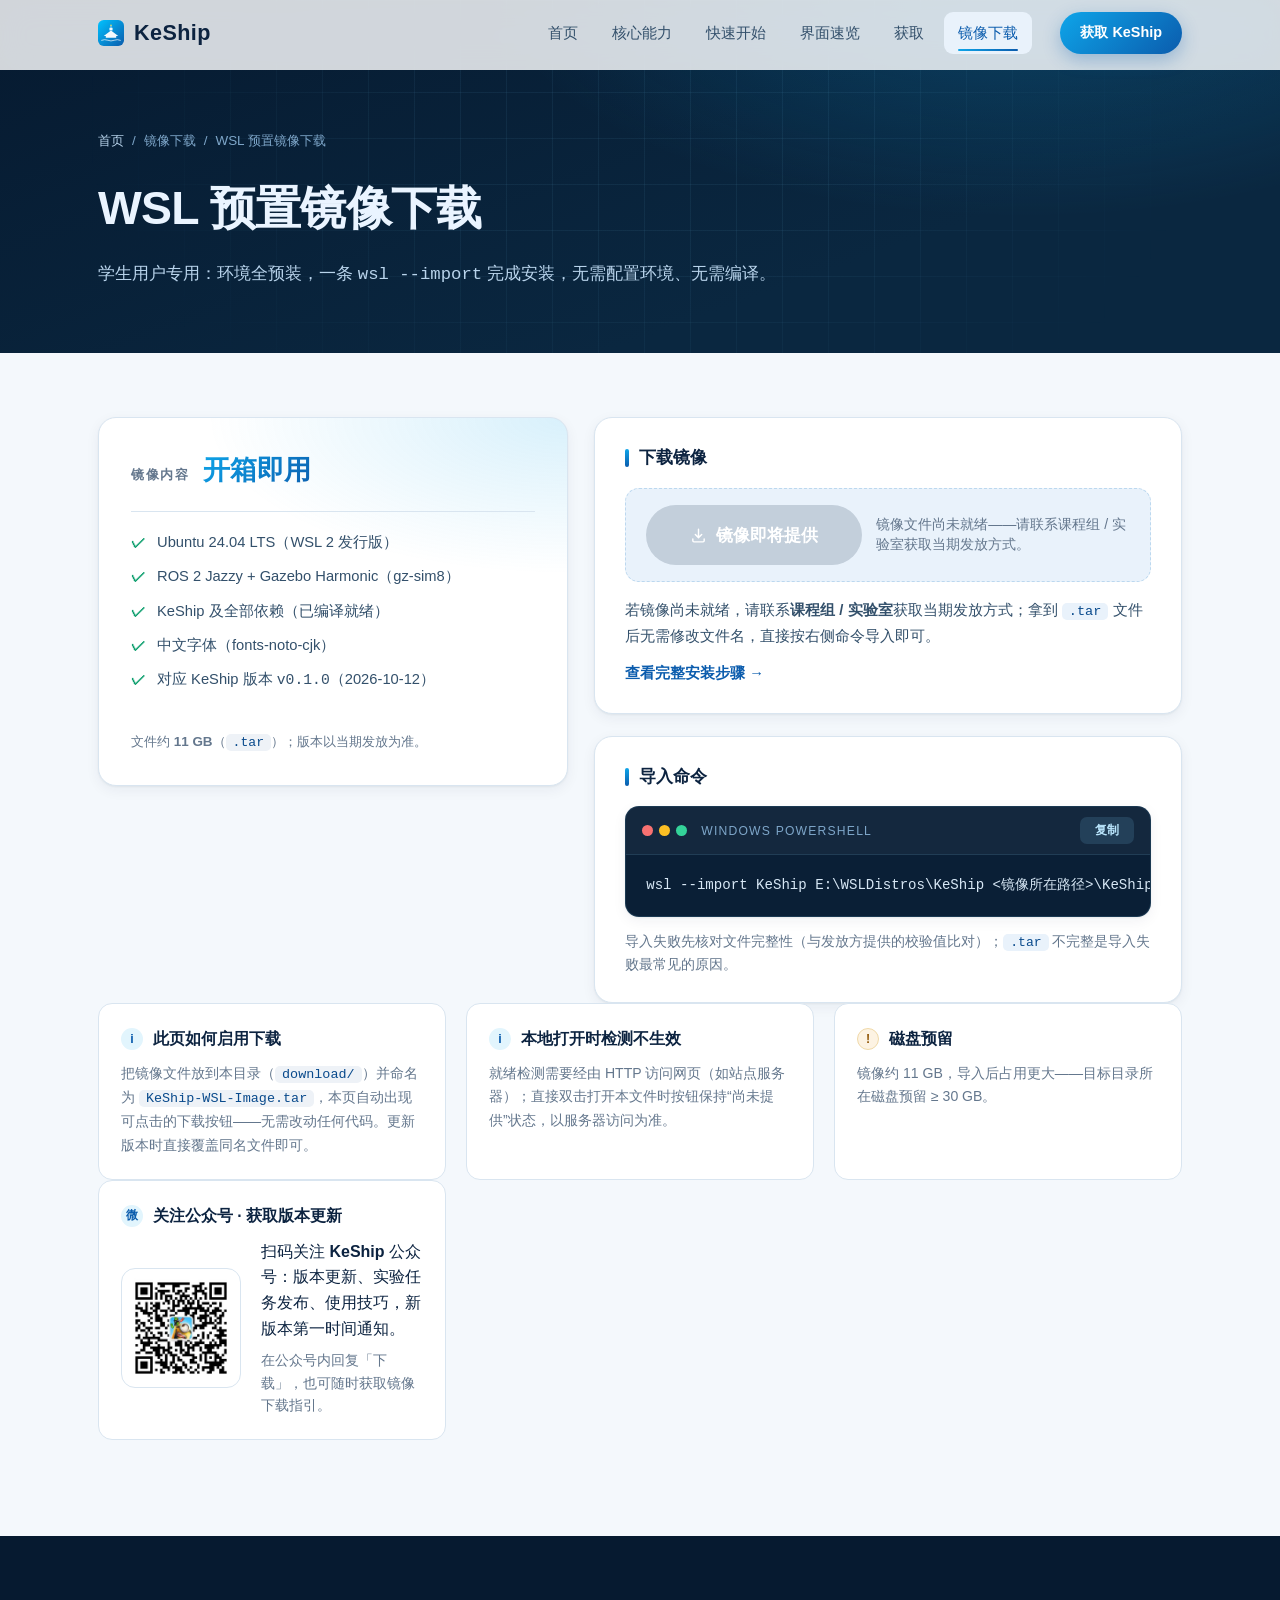
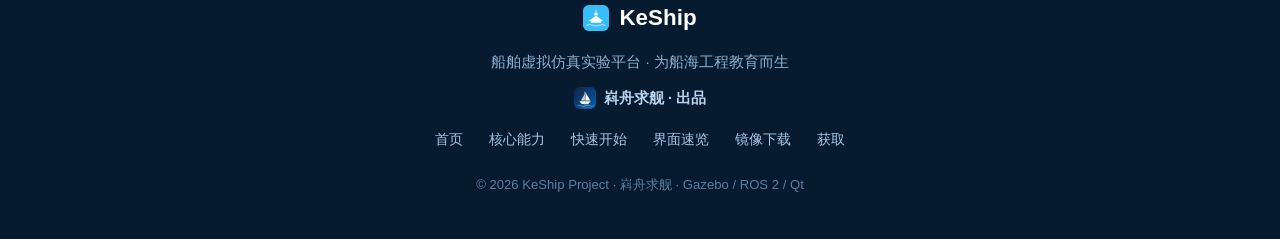
==== commit 2d06a0a7: "feat(download): 新增公众号二维码引流位" ====
--- a/download/index.html
+++ b/download/index.html
@@ -121,6 +121,20 @@
                     <p>镜像约 11 GB，导入后占用更大——目标目录所在磁盘预留 ≥ 30 GB。</p>
                 </div>
             </div>
+
+            <!-- 公众号引流 -->
+            <div class="notes wechat-notes reveal">
+                <div class="note">
+                    <p class="note-title"><span class="note-ico n-info" aria-hidden="true">微</span>关注公众号 · 获取版本更新</p>
+                    <div class="wechat-follow">
+                        <img class="wechat-qr" src="../assets/wechat-qr.jpg" alt="KeShip 微信公众号二维码" width="120" height="120" loading="lazy">
+                        <div class="wechat-follow-text">
+                            <p>扫码关注 <strong>KeShip</strong> 公众号：版本更新、实验任务发布、使用技巧，新版本第一时间通知。</p>
+                            <p class="wechat-hint">在公众号内回复「下载」，也可随时获取镜像下载指引。</p>
+                        </div>
+                    </div>
+                </div>
+            </div>
         </div>
     </section>
 
--- a/css/style.css
+++ b/css/style.css
@@ -1326,6 +1326,28 @@
     font-size: .88rem;
     color: var(--muted);
     line-height: 1.4;
+}
+
+/* ---------- 公众号引流（下载页） ---------- */
+.wechat-follow {
+    display: flex;
+    align-items: center;
+    gap: 20px;
+}
+.wechat-qr {
+    width: 120px;
+    height: 120px;
+    flex-shrink: 0;
+    border-radius: var(--r-md);
+    border: 1px solid var(--line);
+    background: #fff;
+    padding: 6px;
+}
+.wechat-follow-text p { margin: 0 0 8px; line-height: 1.6; }
+.wechat-follow-text .wechat-hint { font-size: .85rem; color: var(--muted); margin-bottom: 0; }
+
+@media (max-width: 760px) {
+    .wechat-follow { flex-direction: column; text-align: center; gap: 14px; }
 }
 
 /* ---------- 响应式 ---------- */
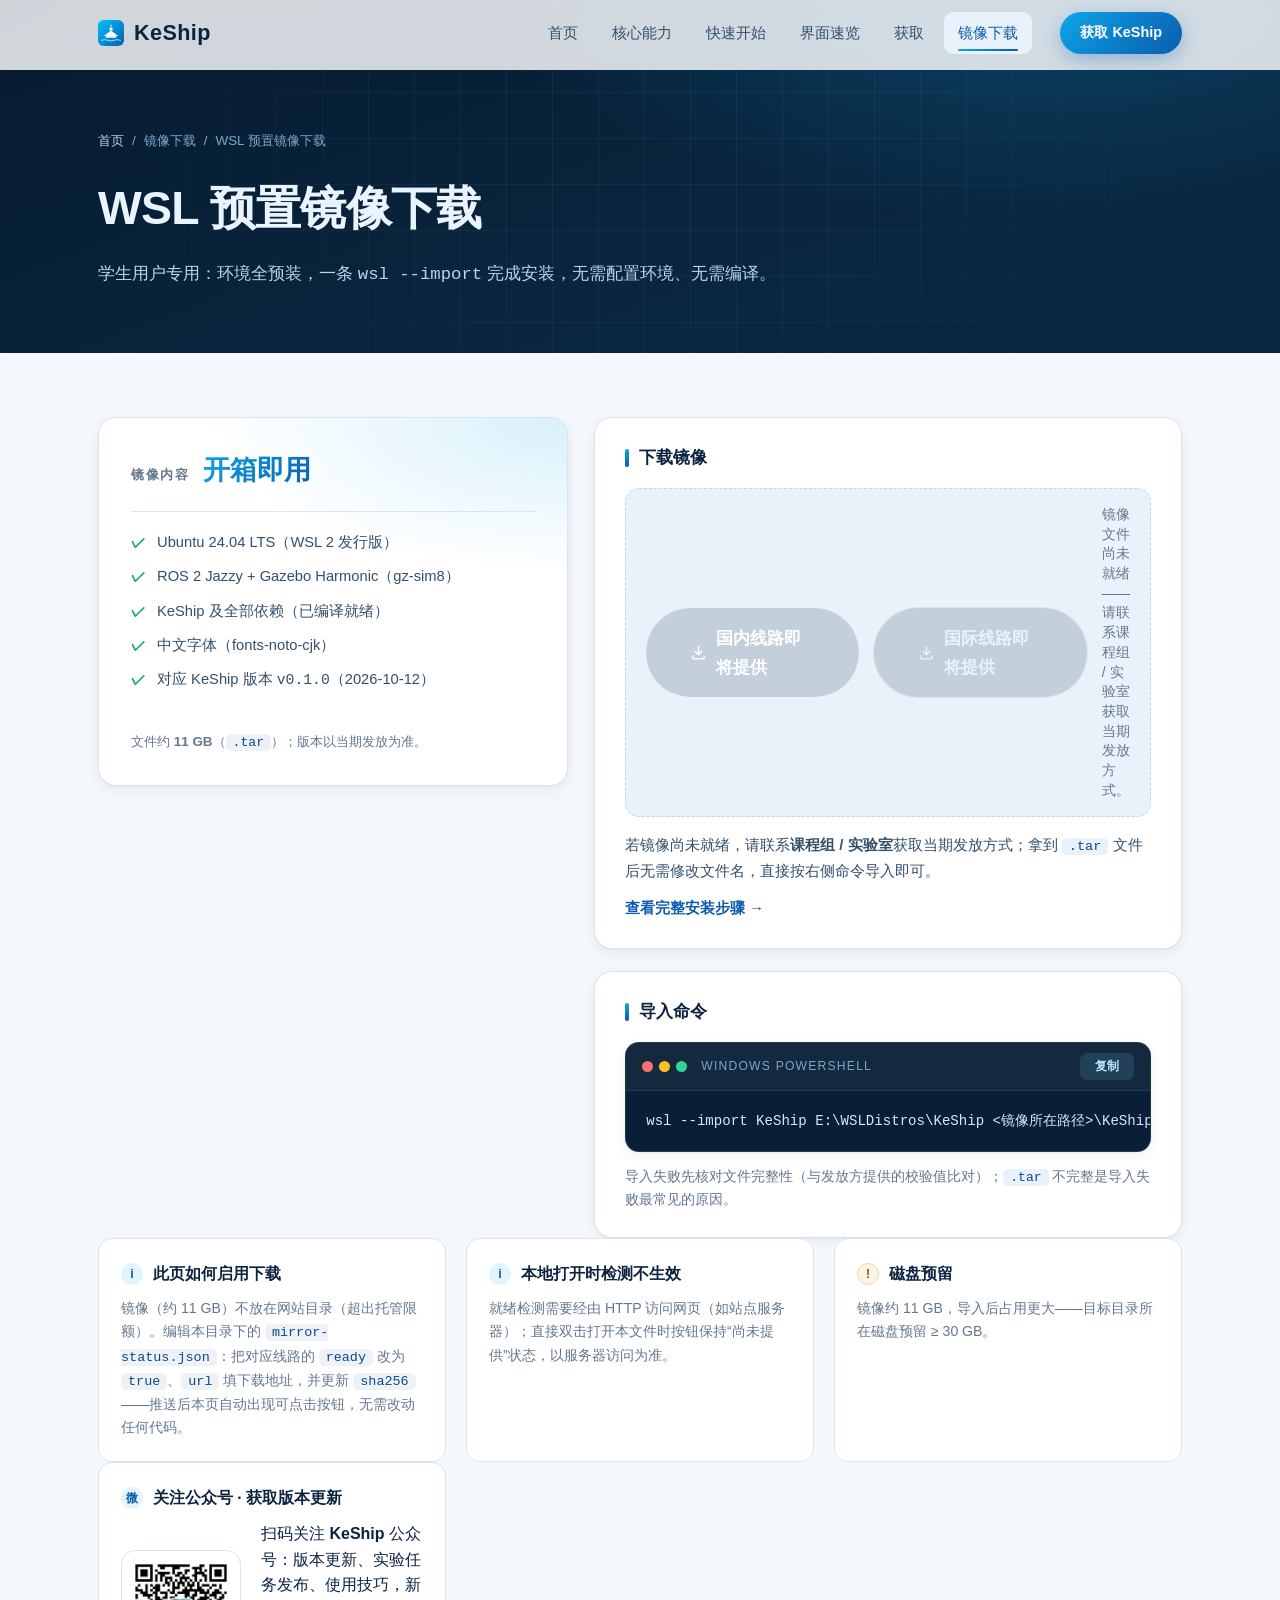
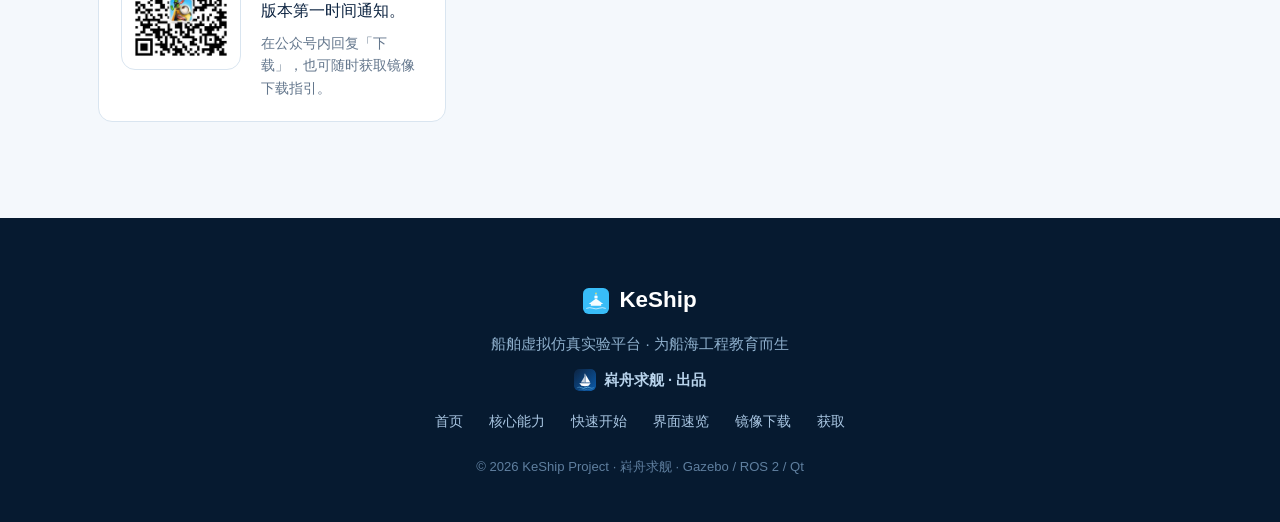
==== commit 6febc860: "feat(download): 镜像检测改配置清单方案（mirror-status.json），下载区双线路按钮" ====
--- a/download/index.html
+++ b/download/index.html
@@ -82,11 +82,15 @@
                     <div class="get-panel reveal">
                         <h3>下载镜像</h3>
                         <div class="mirror-download">
-                            <a class="btn btn-primary btn-large mirror-btn is-pending" id="mirror-btn" data-file="KeShip-WSL-Image.tar" role="button" aria-disabled="true">
+                            <a class="btn btn-primary btn-large mirror-btn is-pending" id="mirror-btn-cn" role="button" aria-disabled="true">
                                 <svg viewBox="0 0 24 24" class="btn-ico" aria-hidden="true"><path d="M12 3v12m0 0 4.5-4.5M12 15l-4.5-4.5" fill="none" stroke="currentColor" stroke-width="2" stroke-linecap="round" stroke-linejoin="round"/><path d="M4 17v2.5A1.5 1.5 0 0 0 5.5 21h13a1.5 1.5 0 0 0 1.5-1.5V17" fill="none" stroke="currentColor" stroke-width="2" stroke-linecap="round"/></svg>
-                                <span id="mirror-btn-text">正在检测镜像文件…</span>
+                                <span id="mirror-btn-cn-text">国内线路检测中…</span>
                             </a>
-                            <p class="mirror-status" id="mirror-status">检测中…</p>
+                            <a class="btn btn-ghost btn-large mirror-btn is-pending" id="mirror-btn-intl" role="button" aria-disabled="true">
+                                <svg viewBox="0 0 24 24" class="btn-ico" aria-hidden="true"><path d="M12 3v12m0 0 4.5-4.5M12 15l-4.5-4.5" fill="none" stroke="currentColor" stroke-width="2" stroke-linecap="round" stroke-linejoin="round"/><path d="M4 17v2.5A1.5 1.5 0 0 0 5.5 21h13a1.5 1.5 0 0 0 1.5-1.5V17" fill="none" stroke="currentColor" stroke-width="2" stroke-linecap="round"/></svg>
+                                <span id="mirror-btn-intl-text">国际线路检测中…</span>
+                            </a>
+                            <p class="mirror-status" id="mirror-status">正在读取镜像状态…</p>
                         </div>
                         <p class="panel-text">若镜像尚未就绪，请联系<strong>课程组 / 实验室</strong>获取当期发放方式；拿到 <code>.tar</code> 文件后无需修改文件名，直接按右侧命令导入即可。</p>
                         <a href="../start.html#student" class="panel-link">查看完整安装步骤 →</a>
@@ -110,7 +114,7 @@
             <div class="notes reveal">
                 <div class="note">
                     <p class="note-title"><span class="note-ico n-info" aria-hidden="true">i</span>此页如何启用下载</p>
-                    <p>把镜像文件放到本目录（<code>download/</code>）并命名为 <code>KeShip-WSL-Image.tar</code>，本页自动出现可点击的下载按钮——无需改动任何代码。更新版本时直接覆盖同名文件即可。</p>
+                    <p>镜像（约 11 GB）不放在网站目录（超出托管限额）。编辑本目录下的 <code>mirror-status.json</code>：把对应线路的 <code>ready</code> 改为 <code>true</code>、<code>url</code> 填下载地址，并更新 <code>sha256</code>——推送后本页自动出现可点击按钮，无需改动任何代码。</p>
                 </div>
                 <div class="note">
                     <p class="note-title"><span class="note-ico n-info" aria-hidden="true">i</span>本地打开时检测不生效</p>
--- a/css/style.css
+++ b/css/style.css
@@ -1306,7 +1306,7 @@
 /* ---------- 镜像下载区 ---------- */
 .mirror-download {
     display: grid;
-    grid-template-columns: auto 1fr;
+    grid-template-columns: auto auto 1fr;
     align-items: center;
     gap: 14px;
     padding: 16px 20px;
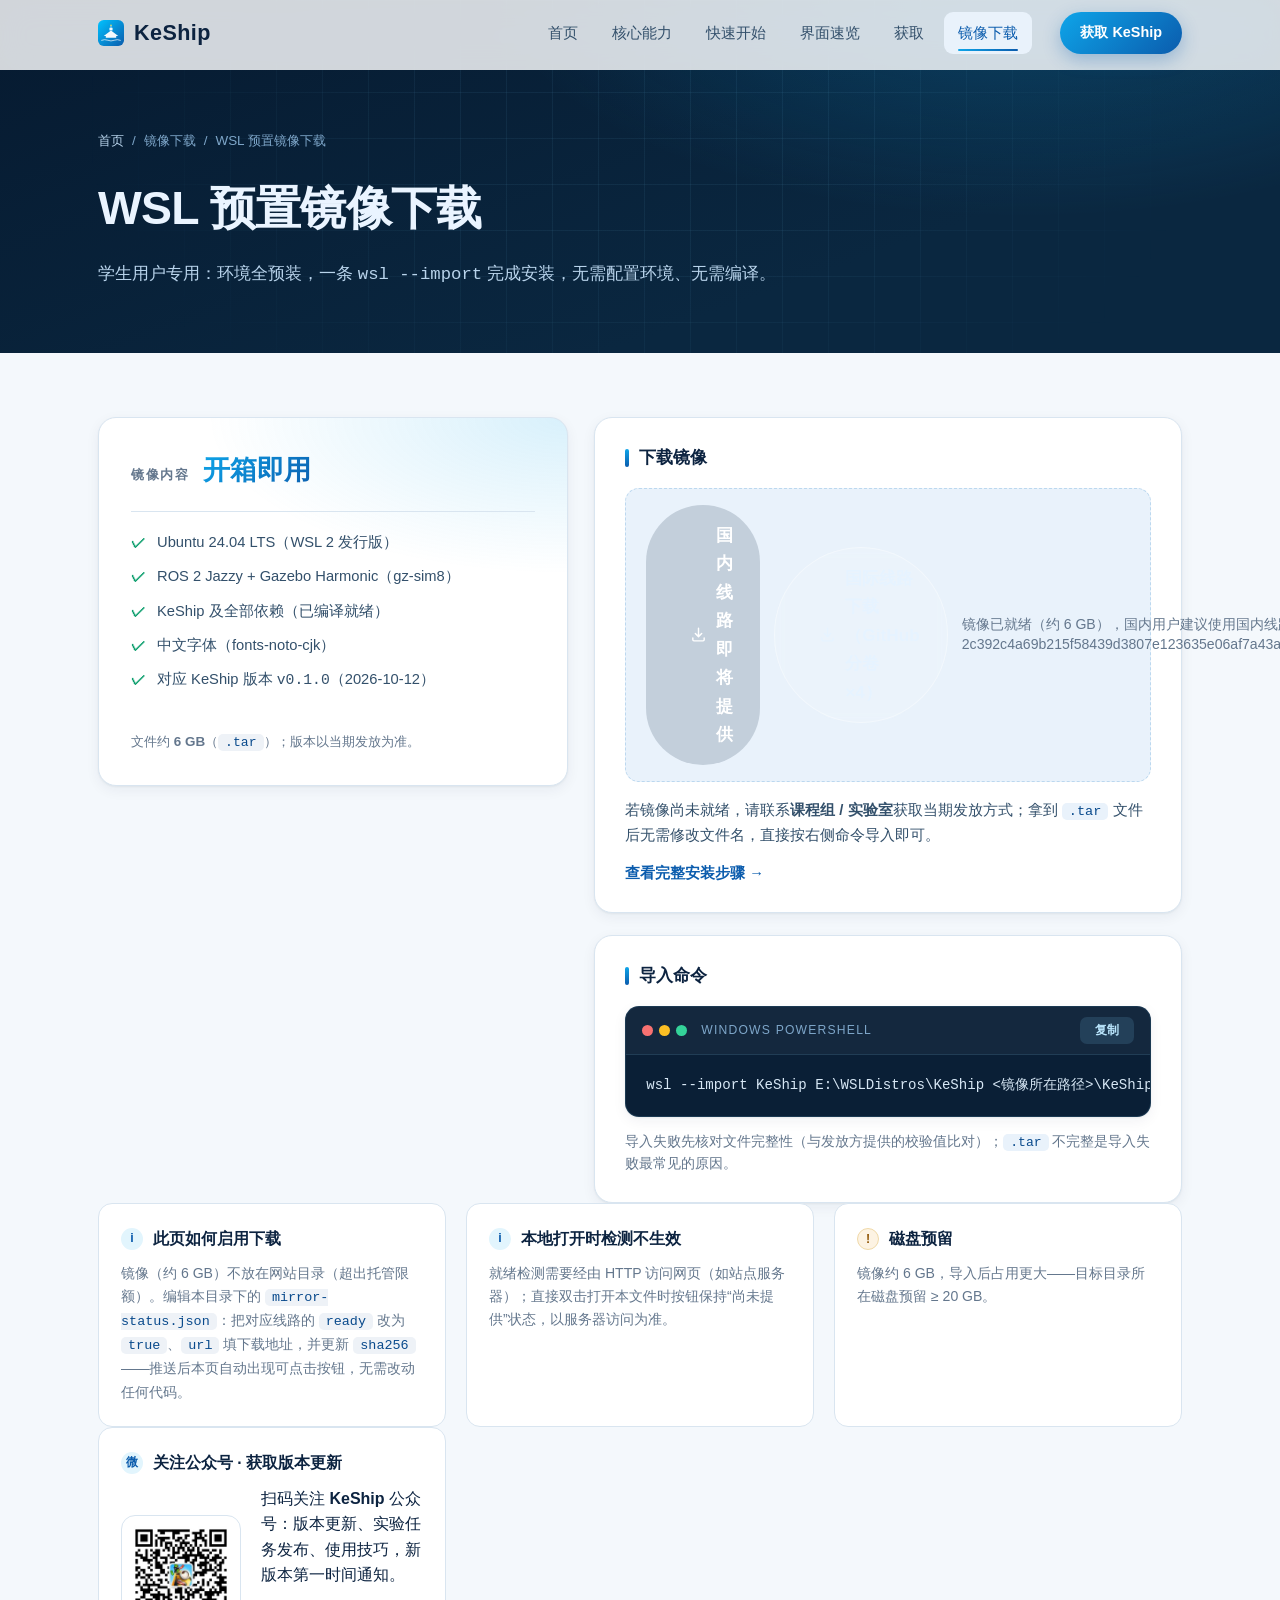
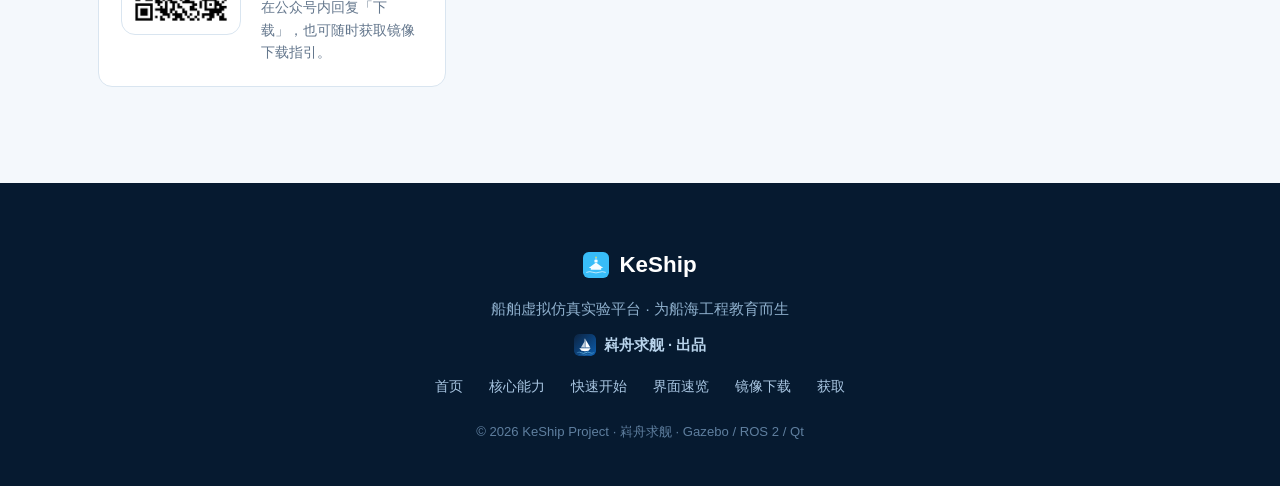
==== commit 0156013f: "feat(download): 回填国际线路（Release v0.1.0-image）+ 镜像体积全线校正为 6GB（21 处）" ====
--- a/download/index.html
+++ b/download/index.html
@@ -75,7 +75,7 @@
                         <li>中文字体（fonts-noto-cjk）</li>
                         <li>对应 KeShip 版本 <code>v0.1.0</code>（2026-10-12）</li>
                     </ul>
-                    <p class="version-hint">文件约 <strong>11 GB</strong>（<code>.tar</code>）；版本以当期发放为准。</p>
+                    <p class="version-hint">文件约 <strong>6 GB</strong>（<code>.tar</code>）；版本以当期发放为准。</p>
                 </div>
 
                 <div class="get-panels">
@@ -114,7 +114,7 @@
             <div class="notes reveal">
                 <div class="note">
                     <p class="note-title"><span class="note-ico n-info" aria-hidden="true">i</span>此页如何启用下载</p>
-                    <p>镜像（约 11 GB）不放在网站目录（超出托管限额）。编辑本目录下的 <code>mirror-status.json</code>：把对应线路的 <code>ready</code> 改为 <code>true</code>、<code>url</code> 填下载地址，并更新 <code>sha256</code>——推送后本页自动出现可点击按钮，无需改动任何代码。</p>
+                    <p>镜像（约 6 GB）不放在网站目录（超出托管限额）。编辑本目录下的 <code>mirror-status.json</code>：把对应线路的 <code>ready</code> 改为 <code>true</code>、<code>url</code> 填下载地址，并更新 <code>sha256</code>——推送后本页自动出现可点击按钮，无需改动任何代码。</p>
                 </div>
                 <div class="note">
                     <p class="note-title"><span class="note-ico n-info" aria-hidden="true">i</span>本地打开时检测不生效</p>
@@ -122,7 +122,7 @@
                 </div>
                 <div class="note">
                     <p class="note-title"><span class="note-ico n-warn" aria-hidden="true">!</span>磁盘预留</p>
-                    <p>镜像约 11 GB，导入后占用更大——目标目录所在磁盘预留 ≥ 30 GB。</p>
+                    <p>镜像约 6 GB，导入后占用更大——目标目录所在磁盘预留 ≥ 20 GB。</p>
                 </div>
             </div>
 
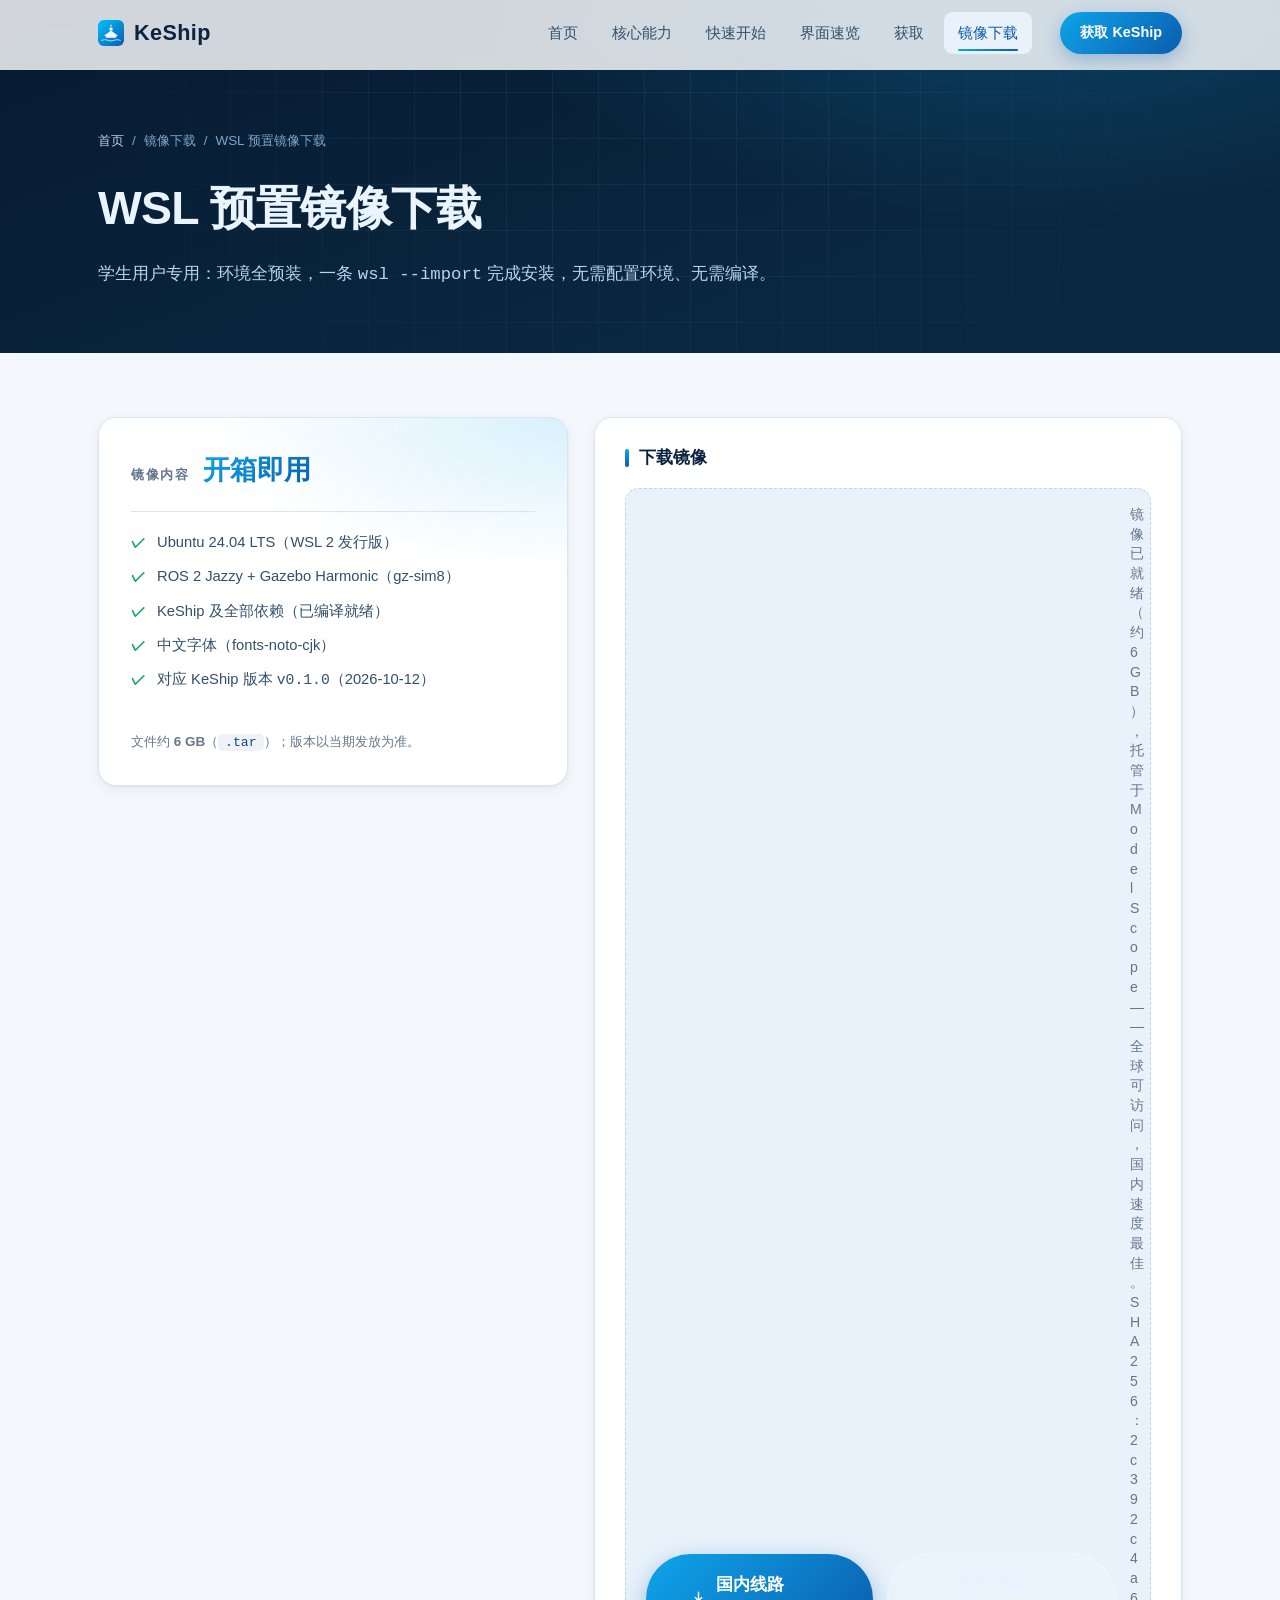
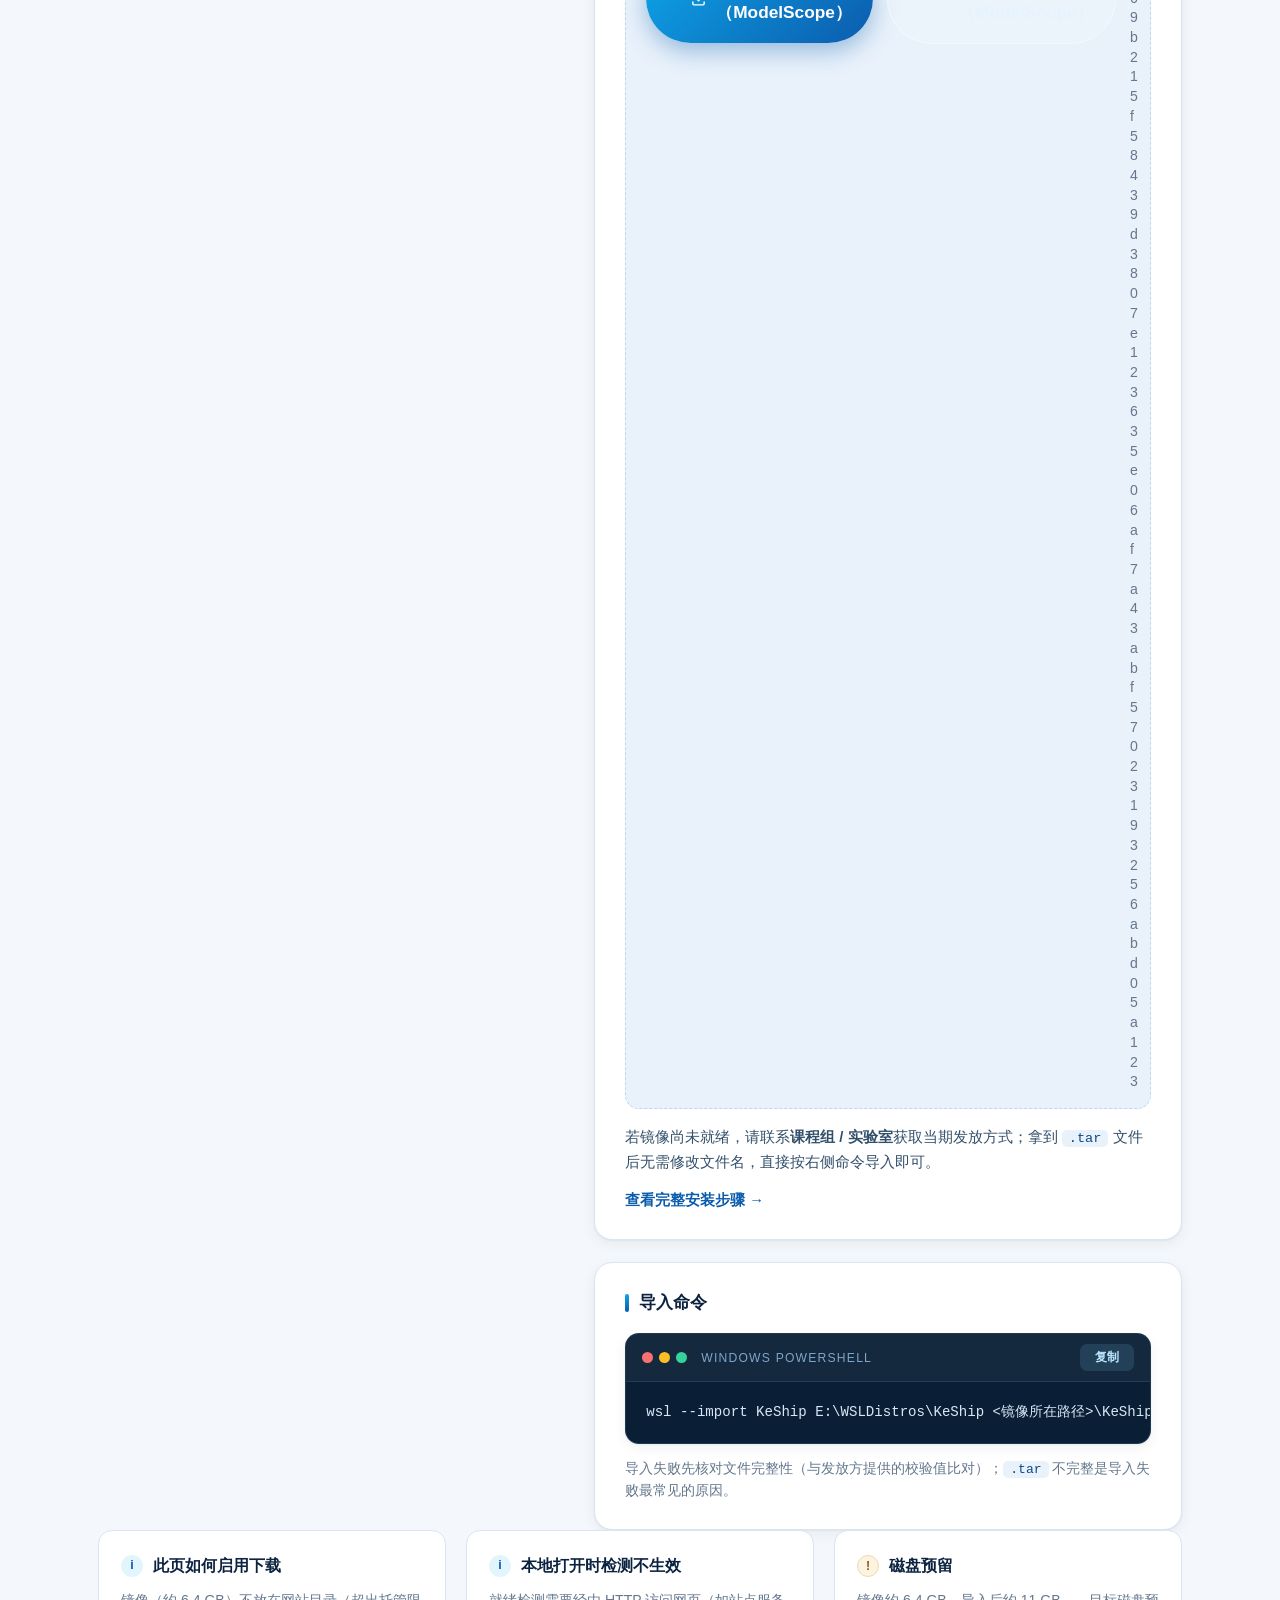
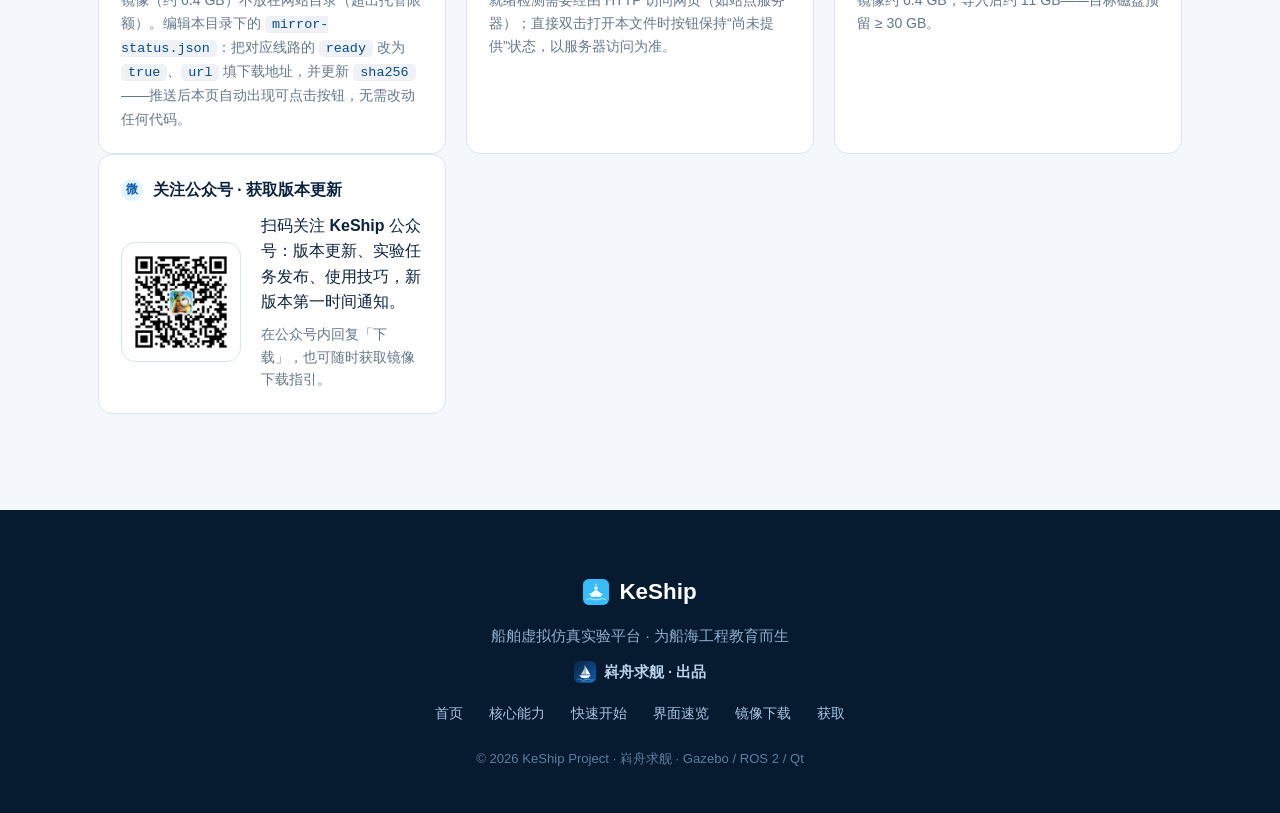
==== commit 76aa067c: "refactor(site): 各端口径对齐（镜像 6.4GB、磁盘 30GB、启动走 bat、补 Gitee 国内源）" ====
--- a/download/index.html
+++ b/download/index.html
@@ -1,185 +1,185 @@
-<!DOCTYPE html>
-<html lang="zh-CN">
-<head>
-    <meta charset="UTF-8">
-    <meta name="viewport" content="width=device-width, initial-scale=1.0">
-    <title>WSL 预置镜像下载 — KeShip</title>
-    <meta name="description" content="KeShip 预置 WSL 镜像下载：Ubuntu 24.04 + ROS 2 Jazzy + Gazebo Harmonic + KeShip 全预装，一条 wsl --import 完成安装。">
-    <link rel="stylesheet" href="../css/style.css">
-    <link rel="icon" href="data:image/svg+xml,%3Csvg xmlns='http://www.w3.org/2000/svg' viewBox='0 0 100 100'%3E%3Cdefs%3E%3ClinearGradient id='g' x1='0' y1='0' x2='1' y2='1'%3E%3Cstop offset='0' stop-color='%2300c2ff'/%3E%3Cstop offset='1' stop-color='%230b5cad'/%3E%3C/linearGradient%3E%3C/defs%3E%3Crect width='100' height='100' rx='22' fill='url(%23g)'/%3E%3Cpath d='M22 60 L50 38 L78 60 L70 60 L70 66 L30 66 L30 60 Z' fill='%23fff' opacity='.95'/%3E%3Cpath d='M44 30 h12 v8 h-12 z M50 22 v8' fill='%23fff' opacity='.95'/%3E%3Cpath d='M14 76 q 12 -5 24 0 t 24 0 t 24 0' fill='none' stroke='%23fff' stroke-width='3' stroke-linecap='round' opacity='.85'/%3E%3C/svg%3E">
-</head>
-<body>
-
-    <!-- ================= 导航栏 ================= -->
-    <header id="navbar">
-        <div class="nav-container">
-            <a href="../index.html" class="nav-logo" aria-label="KeShip 首页">
-                <svg class="logo-mark" viewBox="0 0 100 100" aria-hidden="true">
-                    <defs>
-                        <linearGradient id="lg" x1="0" y1="0" x2="1" y2="1">
-                            <stop offset="0" stop-color="#00c2ff"/><stop offset="1" stop-color="#0b5cad"/>
-                        </linearGradient>
-                    </defs>
-                    <rect width="100" height="100" rx="22" fill="url(#lg)"/>
-                    <path d="M22 62 L50 40 L78 62 L70 62 L70 68 L30 68 L30 62 Z" fill="#fff" opacity=".95"/>
-                    <rect x="44" y="30" width="12" height="10" fill="#fff" opacity=".95"/>
-                    <line x1="50" y1="22" x2="50" y2="30" stroke="#fff" stroke-width="2.5" stroke-linecap="round" opacity=".95"/>
-                    <circle cx="50" cy="20" r="3" fill="#fde047"/>
-                    <path d="M14 78 q 12 -5 24 0 t 24 0 t 24 0" fill="none" stroke="#fff" stroke-width="3" stroke-linecap="round" opacity=".85"/>
-                </svg>
-                <span class="logo-text">KeShip</span>
-            </a>
-            <nav class="nav-links" id="nav-links" aria-label="主导航">
-                <a href="../index.html" class="nav-link">首页</a>
-                <a href="../features.html" class="nav-link">核心能力</a>
-                <a href="../start.html" class="nav-link">快速开始</a>
-                <a href="../showcase.html" class="nav-link">界面速览</a>
-                <a href="../get.html" class="nav-link">获取</a>
-                <a href="index.html" class="nav-link active" aria-current="page">镜像下载</a>
-            </nav>
-            <a href="../get.html" class="nav-cta">获取 KeShip</a>
-            <button class="nav-toggle" aria-label="打开菜单" aria-expanded="false" aria-controls="nav-links">
-                <span></span><span></span><span></span>
-            </button>
-        </div>
-        <div class="nav-progress" id="nav-progress" aria-hidden="true"></div>
-    </header>
-
-    <main>
-
-    <!-- ================= 子页 Hero ================= -->
-    <section class="page-hero">
-        <div class="hero-bg" aria-hidden="true">
-            <div class="hero-grid"></div>
-        </div>
-        <div class="container">
-            <nav class="crumbs" aria-label="面包屑"><a href="../index.html">首页</a><span aria-hidden="true">/</span><span>镜像下载</span><span aria-hidden="true">/</span>WSL 预置镜像下载</nav>
-            <h1 class="page-title">WSL 预置镜像下载</h1>
-            <p class="page-desc">学生用户专用：环境全预装，一条 <code>wsl --import</code> 完成安装，无需配置环境、无需编译。</p>
-        </div>
-    </section>
-
-    <!-- ================= 镜像信息 + 下载 ================= -->
-    <section class="section">
-        <div class="container">
-            <div class="get-grid">
-                <div class="version-card reveal">
-                    <div class="version-top">
-                        <span class="version-badge">镜像内容</span>
-                        <span class="version-tag">开箱即用</span>
-                    </div>
-                    <ul class="version-list">
-                        <li>Ubuntu 24.04 LTS（WSL 2 发行版）</li>
-                        <li>ROS 2 Jazzy + Gazebo Harmonic（gz-sim8）</li>
-                        <li>KeShip 及全部依赖（已编译就绪）</li>
-                        <li>中文字体（fonts-noto-cjk）</li>
-                        <li>对应 KeShip 版本 <code>v0.1.0</code>（2026-10-12）</li>
-                    </ul>
-                    <p class="version-hint">文件约 <strong>6 GB</strong>（<code>.tar</code>）；版本以当期发放为准。</p>
-                </div>
-
-                <div class="get-panels">
-                    <div class="get-panel reveal">
-                        <h3>下载镜像</h3>
-                        <div class="mirror-download">
-                            <a class="btn btn-primary btn-large mirror-btn is-pending" id="mirror-btn-cn" role="button" aria-disabled="true">
-                                <svg viewBox="0 0 24 24" class="btn-ico" aria-hidden="true"><path d="M12 3v12m0 0 4.5-4.5M12 15l-4.5-4.5" fill="none" stroke="currentColor" stroke-width="2" stroke-linecap="round" stroke-linejoin="round"/><path d="M4 17v2.5A1.5 1.5 0 0 0 5.5 21h13a1.5 1.5 0 0 0 1.5-1.5V17" fill="none" stroke="currentColor" stroke-width="2" stroke-linecap="round"/></svg>
-                                <span id="mirror-btn-cn-text">国内线路检测中…</span>
-                            </a>
-                            <a class="btn btn-ghost btn-large mirror-btn is-pending" id="mirror-btn-intl" role="button" aria-disabled="true">
-                                <svg viewBox="0 0 24 24" class="btn-ico" aria-hidden="true"><path d="M12 3v12m0 0 4.5-4.5M12 15l-4.5-4.5" fill="none" stroke="currentColor" stroke-width="2" stroke-linecap="round" stroke-linejoin="round"/><path d="M4 17v2.5A1.5 1.5 0 0 0 5.5 21h13a1.5 1.5 0 0 0 1.5-1.5V17" fill="none" stroke="currentColor" stroke-width="2" stroke-linecap="round"/></svg>
-                                <span id="mirror-btn-intl-text">国际线路检测中…</span>
-                            </a>
-                            <p class="mirror-status" id="mirror-status">正在读取镜像状态…</p>
-                        </div>
-                        <p class="panel-text">若镜像尚未就绪，请联系<strong>课程组 / 实验室</strong>获取当期发放方式；拿到 <code>.tar</code> 文件后无需修改文件名，直接按右侧命令导入即可。</p>
-                        <a href="../start.html#student" class="panel-link">查看完整安装步骤 →</a>
-                    </div>
-                    <div class="get-panel reveal">
-                        <h3>导入命令</h3>
-                        <div class="code-block">
-                            <div class="code-head">
-                                <span class="code-dots" aria-hidden="true"><i></i><i></i><i></i></span>
-                                <span class="code-lang">Windows PowerShell</span>
-                                <button class="copy-btn" data-code="code-import" type="button">复制</button>
-                            </div>
-<pre><code id="code-import">wsl --import KeShip E:\WSLDistros\KeShip &lt;镜像所在路径&gt;\KeShip-WSL-Image.tar --version 2</code></pre>
-                        </div>
-                        <p class="repo-note">导入失败先核对文件完整性（与发放方提供的校验值比对）；<code>.tar</code> 不完整是导入失败最常见的原因。</p>
-                    </div>
-                </div>
-            </div>
-
-            <!-- 维护者说明 -->
-            <div class="notes reveal">
-                <div class="note">
-                    <p class="note-title"><span class="note-ico n-info" aria-hidden="true">i</span>此页如何启用下载</p>
-                    <p>镜像（约 6 GB）不放在网站目录（超出托管限额）。编辑本目录下的 <code>mirror-status.json</code>：把对应线路的 <code>ready</code> 改为 <code>true</code>、<code>url</code> 填下载地址，并更新 <code>sha256</code>——推送后本页自动出现可点击按钮，无需改动任何代码。</p>
-                </div>
-                <div class="note">
-                    <p class="note-title"><span class="note-ico n-info" aria-hidden="true">i</span>本地打开时检测不生效</p>
-                    <p>就绪检测需要经由 HTTP 访问网页（如站点服务器）；直接双击打开本文件时按钮保持“尚未提供”状态，以服务器访问为准。</p>
-                </div>
-                <div class="note">
-                    <p class="note-title"><span class="note-ico n-warn" aria-hidden="true">!</span>磁盘预留</p>
-                    <p>镜像约 6 GB，导入后占用更大——目标目录所在磁盘预留 ≥ 20 GB。</p>
-                </div>
-            </div>
-
-            <!-- 公众号引流 -->
-            <div class="notes wechat-notes reveal">
-                <div class="note">
-                    <p class="note-title"><span class="note-ico n-info" aria-hidden="true">微</span>关注公众号 · 获取版本更新</p>
-                    <div class="wechat-follow">
-                        <img class="wechat-qr" src="../assets/wechat-qr.jpg" alt="KeShip 微信公众号二维码" width="120" height="120" loading="lazy">
-                        <div class="wechat-follow-text">
-                            <p>扫码关注 <strong>KeShip</strong> 公众号：版本更新、实验任务发布、使用技巧，新版本第一时间通知。</p>
-                            <p class="wechat-hint">在公众号内回复「下载」，也可随时获取镜像下载指引。</p>
-                        </div>
-                    </div>
-                </div>
-            </div>
-        </div>
-    </section>
-
-    </main>
-
-    <!-- ================= 页脚 ================= -->
-    <footer>
-        <div class="container footer-inner">
-            <div class="footer-brand">
-                <svg class="logo-mark" viewBox="0 0 100 100" aria-hidden="true">
-                    <rect width="100" height="100" rx="22" fill="#38bdf8"/>
-                    <path d="M22 62 L50 40 L78 62 L70 62 L70 68 L30 68 L30 62 Z" fill="#fff" opacity=".95"/>
-                    <rect x="44" y="30" width="12" height="10" fill="#fff" opacity=".95"/>
-                    <line x1="50" y1="22" x2="50" y2="30" stroke="#fff" stroke-width="2.5" stroke-linecap="round" opacity=".95"/>
-                    <circle cx="50" cy="20" r="3" fill="#fde047"/>
-                    <path d="M14 78 q 12 -5 24 0 t 24 0 t 24 0" fill="none" stroke="#fff" stroke-width="3" stroke-linecap="round" opacity=".85"/>
-                </svg>
-                <span>KeShip</span>
-            </div>
-            <p class="footer-desc">船舶虚拟仿真实验平台 · 为船海工程教育而生</p>
-            <p class="footer-kz">
-                <img class="kz-mark-sm" src="../assets/kzqj-logo.svg" alt="嵙舟求舰" width="20" height="20">
-                <span>嵙舟求舰 · 出品</span>
-            </p>
-
-            <nav class="footer-links" aria-label="页脚导航">
-                <a href="../index.html">首页</a>
-                <a href="../features.html">核心能力</a>
-                <a href="../start.html">快速开始</a>
-                <a href="../showcase.html">界面速览</a>
-                <a href="index.html">镜像下载</a>
-                <a href="../get.html">获取</a>
-            </nav>
-            <p class="footer-copy">© <span id="year">2026</span> KeShip Project · 嵙舟求舰 · Gazebo / ROS 2 / Qt</p>
-        </div>
-    </footer>
-
-    <button id="back-top" class="back-top" type="button" aria-label="回到顶部">
-        <svg viewBox="0 0 24 24" aria-hidden="true"><path d="m5 15 7-7 7 7" fill="none" stroke="currentColor" stroke-width="2" stroke-linecap="round" stroke-linejoin="round"/></svg>
-    </button>
-
-    <script src="../js/main.js"></script>
-</body>
-</html>
+<!DOCTYPE html>
+<html lang="zh-CN">
+<head>
+    <meta charset="UTF-8">
+    <meta name="viewport" content="width=device-width, initial-scale=1.0">
+    <title>WSL 预置镜像下载 — KeShip</title>
+    <meta name="description" content="KeShip 预置 WSL 镜像下载：Ubuntu 24.04 + ROS 2 Jazzy + Gazebo Harmonic + KeShip 全预装，一条 wsl --import 完成安装。">
+    <link rel="stylesheet" href="../css/style.css">
+    <link rel="icon" href="data:image/svg+xml,%3Csvg xmlns='http://www.w3.org/2000/svg' viewBox='0 0 100 100'%3E%3Cdefs%3E%3ClinearGradient id='g' x1='0' y1='0' x2='1' y2='1'%3E%3Cstop offset='0' stop-color='%2300c2ff'/%3E%3Cstop offset='1' stop-color='%230b5cad'/%3E%3C/linearGradient%3E%3C/defs%3E%3Crect width='100' height='100' rx='22' fill='url(%23g)'/%3E%3Cpath d='M22 60 L50 38 L78 60 L70 60 L70 66 L30 66 L30 60 Z' fill='%23fff' opacity='.95'/%3E%3Cpath d='M44 30 h12 v8 h-12 z M50 22 v8' fill='%23fff' opacity='.95'/%3E%3Cpath d='M14 76 q 12 -5 24 0 t 24 0 t 24 0' fill='none' stroke='%23fff' stroke-width='3' stroke-linecap='round' opacity='.85'/%3E%3C/svg%3E">
+</head>
+<body>
+
+    <!-- ================= 导航栏 ================= -->
+    <header id="navbar">
+        <div class="nav-container">
+            <a href="../index.html" class="nav-logo" aria-label="KeShip 首页">
+                <svg class="logo-mark" viewBox="0 0 100 100" aria-hidden="true">
+                    <defs>
+                        <linearGradient id="lg" x1="0" y1="0" x2="1" y2="1">
+                            <stop offset="0" stop-color="#00c2ff"/><stop offset="1" stop-color="#0b5cad"/>
+                        </linearGradient>
+                    </defs>
+                    <rect width="100" height="100" rx="22" fill="url(#lg)"/>
+                    <path d="M22 62 L50 40 L78 62 L70 62 L70 68 L30 68 L30 62 Z" fill="#fff" opacity=".95"/>
+                    <rect x="44" y="30" width="12" height="10" fill="#fff" opacity=".95"/>
+                    <line x1="50" y1="22" x2="50" y2="30" stroke="#fff" stroke-width="2.5" stroke-linecap="round" opacity=".95"/>
+                    <circle cx="50" cy="20" r="3" fill="#fde047"/>
+                    <path d="M14 78 q 12 -5 24 0 t 24 0 t 24 0" fill="none" stroke="#fff" stroke-width="3" stroke-linecap="round" opacity=".85"/>
+                </svg>
+                <span class="logo-text">KeShip</span>
+            </a>
+            <nav class="nav-links" id="nav-links" aria-label="主导航">
+                <a href="../index.html" class="nav-link">首页</a>
+                <a href="../features.html" class="nav-link">核心能力</a>
+                <a href="../start.html" class="nav-link">快速开始</a>
+                <a href="../showcase.html" class="nav-link">界面速览</a>
+                <a href="../get.html" class="nav-link">获取</a>
+                <a href="index.html" class="nav-link active" aria-current="page">镜像下载</a>
+            </nav>
+            <a href="../get.html" class="nav-cta">获取 KeShip</a>
+            <button class="nav-toggle" aria-label="打开菜单" aria-expanded="false" aria-controls="nav-links">
+                <span></span><span></span><span></span>
+            </button>
+        </div>
+        <div class="nav-progress" id="nav-progress" aria-hidden="true"></div>
+    </header>
+
+    <main>
+
+    <!-- ================= 子页 Hero ================= -->
+    <section class="page-hero">
+        <div class="hero-bg" aria-hidden="true">
+            <div class="hero-grid"></div>
+        </div>
+        <div class="container">
+            <nav class="crumbs" aria-label="面包屑"><a href="../index.html">首页</a><span aria-hidden="true">/</span><span>镜像下载</span><span aria-hidden="true">/</span>WSL 预置镜像下载</nav>
+            <h1 class="page-title">WSL 预置镜像下载</h1>
+            <p class="page-desc">学生用户专用：环境全预装，一条 <code>wsl --import</code> 完成安装，无需配置环境、无需编译。</p>
+        </div>
+    </section>
+
+    <!-- ================= 镜像信息 + 下载 ================= -->
+    <section class="section">
+        <div class="container">
+            <div class="get-grid">
+                <div class="version-card reveal">
+                    <div class="version-top">
+                        <span class="version-badge">镜像内容</span>
+                        <span class="version-tag">开箱即用</span>
+                    </div>
+                    <ul class="version-list">
+                        <li>Ubuntu 24.04 LTS（WSL 2 发行版）</li>
+                        <li>ROS 2 Jazzy + Gazebo Harmonic（gz-sim8）</li>
+                        <li>KeShip 及全部依赖（已编译就绪）</li>
+                        <li>中文字体（fonts-noto-cjk）</li>
+                        <li>对应 KeShip 版本 <code>v0.1.0</code>（2026-10-12）</li>
+                    </ul>
+                    <p class="version-hint">文件约 <strong>6 GB</strong>（<code>.tar</code>）；版本以当期发放为准。</p>
+                </div>
+
+                <div class="get-panels">
+                    <div class="get-panel reveal">
+                        <h3>下载镜像</h3>
+                        <div class="mirror-download">
+                            <a class="btn btn-primary btn-large mirror-btn is-pending" id="mirror-btn-cn" role="button" aria-disabled="true">
+                                <svg viewBox="0 0 24 24" class="btn-ico" aria-hidden="true"><path d="M12 3v12m0 0 4.5-4.5M12 15l-4.5-4.5" fill="none" stroke="currentColor" stroke-width="2" stroke-linecap="round" stroke-linejoin="round"/><path d="M4 17v2.5A1.5 1.5 0 0 0 5.5 21h13a1.5 1.5 0 0 0 1.5-1.5V17" fill="none" stroke="currentColor" stroke-width="2" stroke-linecap="round"/></svg>
+                                <span id="mirror-btn-cn-text">国内线路检测中…</span>
+                            </a>
+                            <a class="btn btn-ghost btn-large mirror-btn is-pending" id="mirror-btn-intl" role="button" aria-disabled="true">
+                                <svg viewBox="0 0 24 24" class="btn-ico" aria-hidden="true"><path d="M12 3v12m0 0 4.5-4.5M12 15l-4.5-4.5" fill="none" stroke="currentColor" stroke-width="2" stroke-linecap="round" stroke-linejoin="round"/><path d="M4 17v2.5A1.5 1.5 0 0 0 5.5 21h13a1.5 1.5 0 0 0 1.5-1.5V17" fill="none" stroke="currentColor" stroke-width="2" stroke-linecap="round"/></svg>
+                                <span id="mirror-btn-intl-text">国际线路检测中…</span>
+                            </a>
+                            <p class="mirror-status" id="mirror-status">正在读取镜像状态…</p>
+                        </div>
+                        <p class="panel-text">若镜像尚未就绪，请联系<strong>课程组 / 实验室</strong>获取当期发放方式；拿到 <code>.tar</code> 文件后无需修改文件名，直接按右侧命令导入即可。</p>
+                        <a href="../start.html#student" class="panel-link">查看完整安装步骤 →</a>
+                    </div>
+                    <div class="get-panel reveal">
+                        <h3>导入命令</h3>
+                        <div class="code-block">
+                            <div class="code-head">
+                                <span class="code-dots" aria-hidden="true"><i></i><i></i><i></i></span>
+                                <span class="code-lang">Windows PowerShell</span>
+                                <button class="copy-btn" data-code="code-import" type="button">复制</button>
+                            </div>
+<pre><code id="code-import">wsl --import KeShip E:\WSLDistros\KeShip &lt;镜像所在路径&gt;\KeShip-WSL-Image.tar --version 2</code></pre>
+                        </div>
+                        <p class="repo-note">导入失败先核对文件完整性（与发放方提供的校验值比对）；<code>.tar</code> 不完整是导入失败最常见的原因。</p>
+                    </div>
+                </div>
+            </div>
+
+            <!-- 维护者说明 -->
+            <div class="notes reveal">
+                <div class="note">
+                    <p class="note-title"><span class="note-ico n-info" aria-hidden="true">i</span>此页如何启用下载</p>
+                    <p>镜像（约 6.4 GB）不放在网站目录（超出托管限额）。编辑本目录下的 <code>mirror-status.json</code>：把对应线路的 <code>ready</code> 改为 <code>true</code>、<code>url</code> 填下载地址，并更新 <code>sha256</code>——推送后本页自动出现可点击按钮，无需改动任何代码。</p>
+                </div>
+                <div class="note">
+                    <p class="note-title"><span class="note-ico n-info" aria-hidden="true">i</span>本地打开时检测不生效</p>
+                    <p>就绪检测需要经由 HTTP 访问网页（如站点服务器）；直接双击打开本文件时按钮保持“尚未提供”状态，以服务器访问为准。</p>
+                </div>
+                <div class="note">
+                    <p class="note-title"><span class="note-ico n-warn" aria-hidden="true">!</span>磁盘预留</p>
+                    <p>镜像约 6.4 GB，导入后约 11 GB——目标磁盘预留 ≥ 30 GB。</p>
+                </div>
+            </div>
+
+            <!-- 公众号引流 -->
+            <div class="notes wechat-notes reveal">
+                <div class="note">
+                    <p class="note-title"><span class="note-ico n-info" aria-hidden="true">微</span>关注公众号 · 获取版本更新</p>
+                    <div class="wechat-follow">
+                        <img class="wechat-qr" src="../assets/wechat-qr.jpg" alt="KeShip 微信公众号二维码" width="120" height="120" loading="lazy">
+                        <div class="wechat-follow-text">
+                            <p>扫码关注 <strong>KeShip</strong> 公众号：版本更新、实验任务发布、使用技巧，新版本第一时间通知。</p>
+                            <p class="wechat-hint">在公众号内回复「下载」，也可随时获取镜像下载指引。</p>
+                        </div>
+                    </div>
+                </div>
+            </div>
+        </div>
+    </section>
+
+    </main>
+
+    <!-- ================= 页脚 ================= -->
+    <footer>
+        <div class="container footer-inner">
+            <div class="footer-brand">
+                <svg class="logo-mark" viewBox="0 0 100 100" aria-hidden="true">
+                    <rect width="100" height="100" rx="22" fill="#38bdf8"/>
+                    <path d="M22 62 L50 40 L78 62 L70 62 L70 68 L30 68 L30 62 Z" fill="#fff" opacity=".95"/>
+                    <rect x="44" y="30" width="12" height="10" fill="#fff" opacity=".95"/>
+                    <line x1="50" y1="22" x2="50" y2="30" stroke="#fff" stroke-width="2.5" stroke-linecap="round" opacity=".95"/>
+                    <circle cx="50" cy="20" r="3" fill="#fde047"/>
+                    <path d="M14 78 q 12 -5 24 0 t 24 0 t 24 0" fill="none" stroke="#fff" stroke-width="3" stroke-linecap="round" opacity=".85"/>
+                </svg>
+                <span>KeShip</span>
+            </div>
+            <p class="footer-desc">船舶虚拟仿真实验平台 · 为船海工程教育而生</p>
+            <p class="footer-kz">
+                <img class="kz-mark-sm" src="../assets/kzqj-logo.svg" alt="嵙舟求舰" width="20" height="20">
+                <span>嵙舟求舰 · 出品</span>
+            </p>
+
+            <nav class="footer-links" aria-label="页脚导航">
+                <a href="../index.html">首页</a>
+                <a href="../features.html">核心能力</a>
+                <a href="../start.html">快速开始</a>
+                <a href="../showcase.html">界面速览</a>
+                <a href="index.html">镜像下载</a>
+                <a href="../get.html">获取</a>
+            </nav>
+            <p class="footer-copy">© <span id="year">2026</span> KeShip Project · 嵙舟求舰 · Gazebo / ROS 2 / Qt</p>
+        </div>
+    </footer>
+
+    <button id="back-top" class="back-top" type="button" aria-label="回到顶部">
+        <svg viewBox="0 0 24 24" aria-hidden="true"><path d="m5 15 7-7 7 7" fill="none" stroke="currentColor" stroke-width="2" stroke-linecap="round" stroke-linejoin="round"/></svg>
+    </button>
+
+    <script src="../js/main.js"></script>
+</body>
+</html>
--- a/css/style.css
+++ b/css/style.css
@@ -1306,7 +1306,7 @@
 /* ---------- 镜像下载区 ---------- */
 .mirror-download {
     display: grid;
-    grid-template-columns: auto auto 1fr;
+    grid-template-columns: auto auto minmax(0, 1fr);
     align-items: center;
     gap: 14px;
     padding: 16px 20px;
@@ -1315,7 +1315,8 @@
     border-radius: var(--r-md);
     margin-bottom: 16px;
 }
-.mirror-btn { pointer-events: auto; }
+.mirror-btn { pointer-events: auto; min-width: 0; white-space: normal; text-align: left; }
+.mirror-status { min-width: 0; overflow-wrap: anywhere; }
 .mirror-btn.is-pending {
     background: #c3cfdb;
     box-shadow: none;
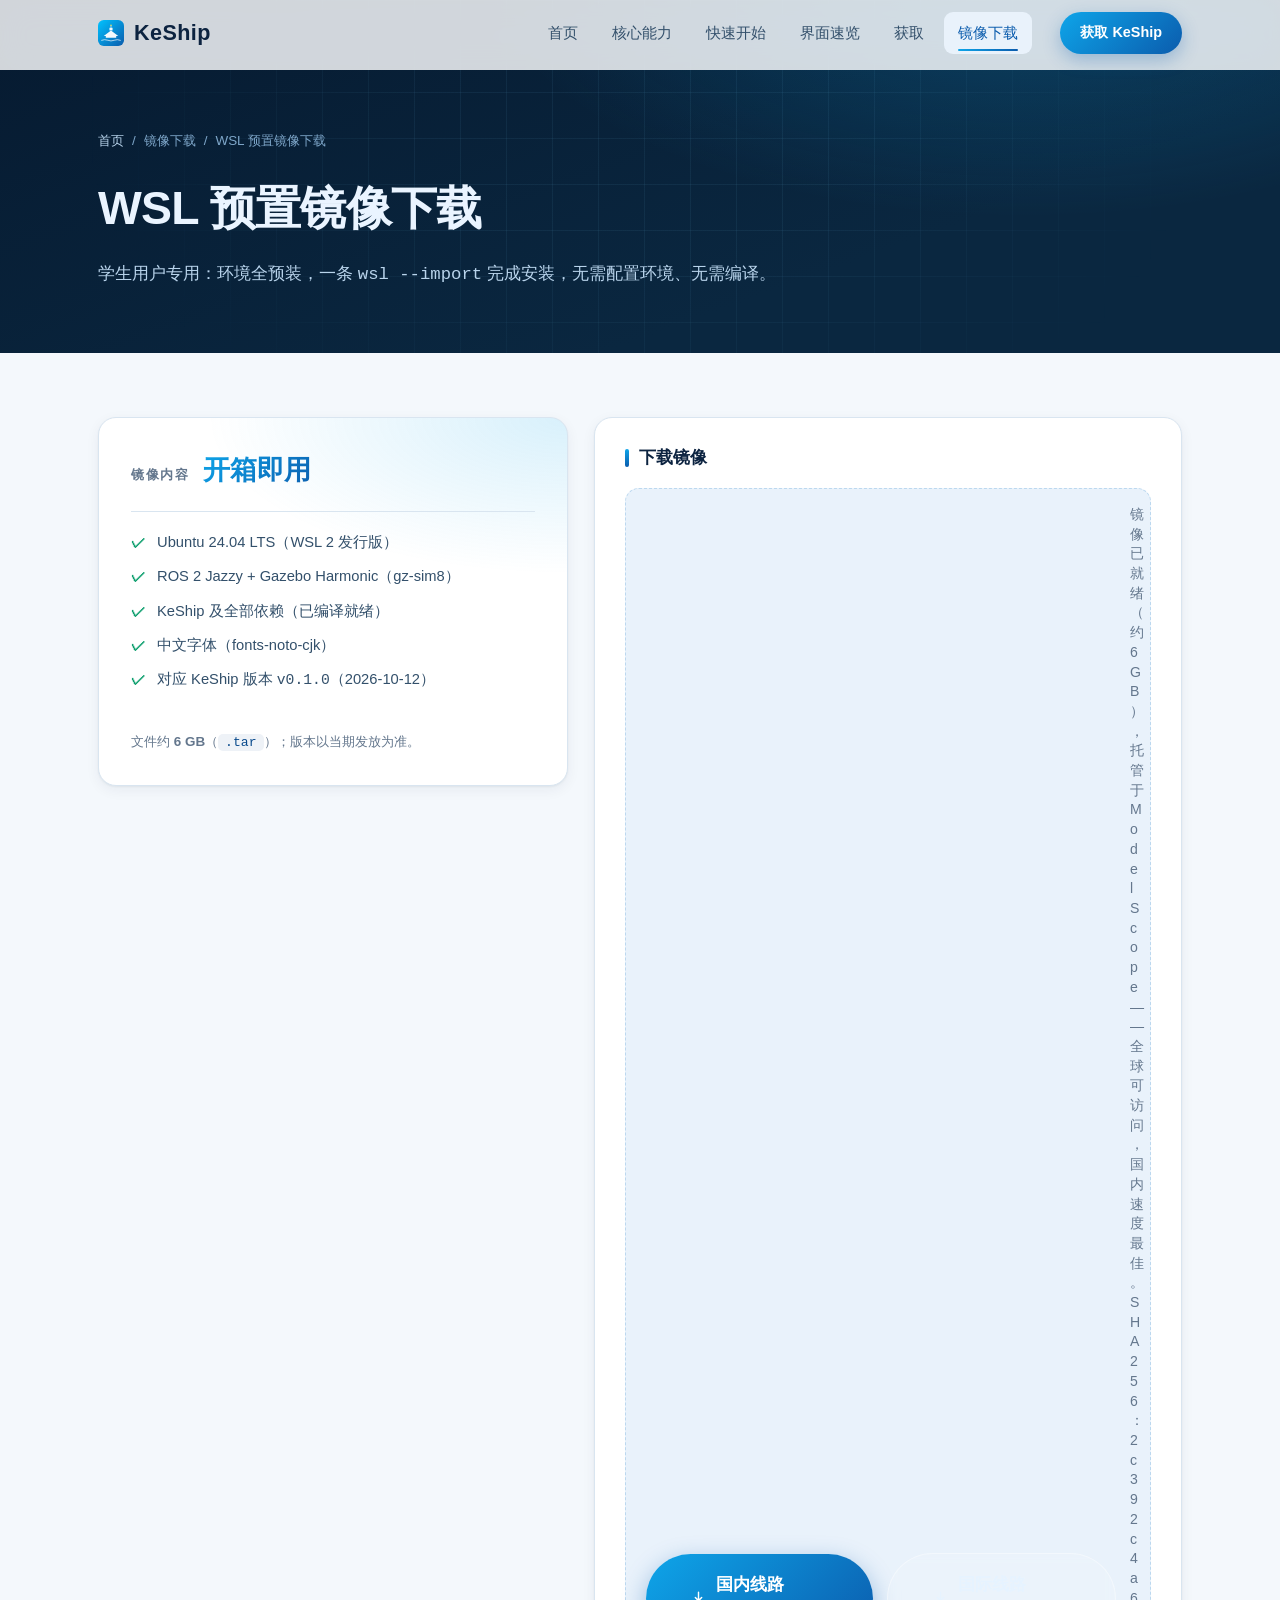
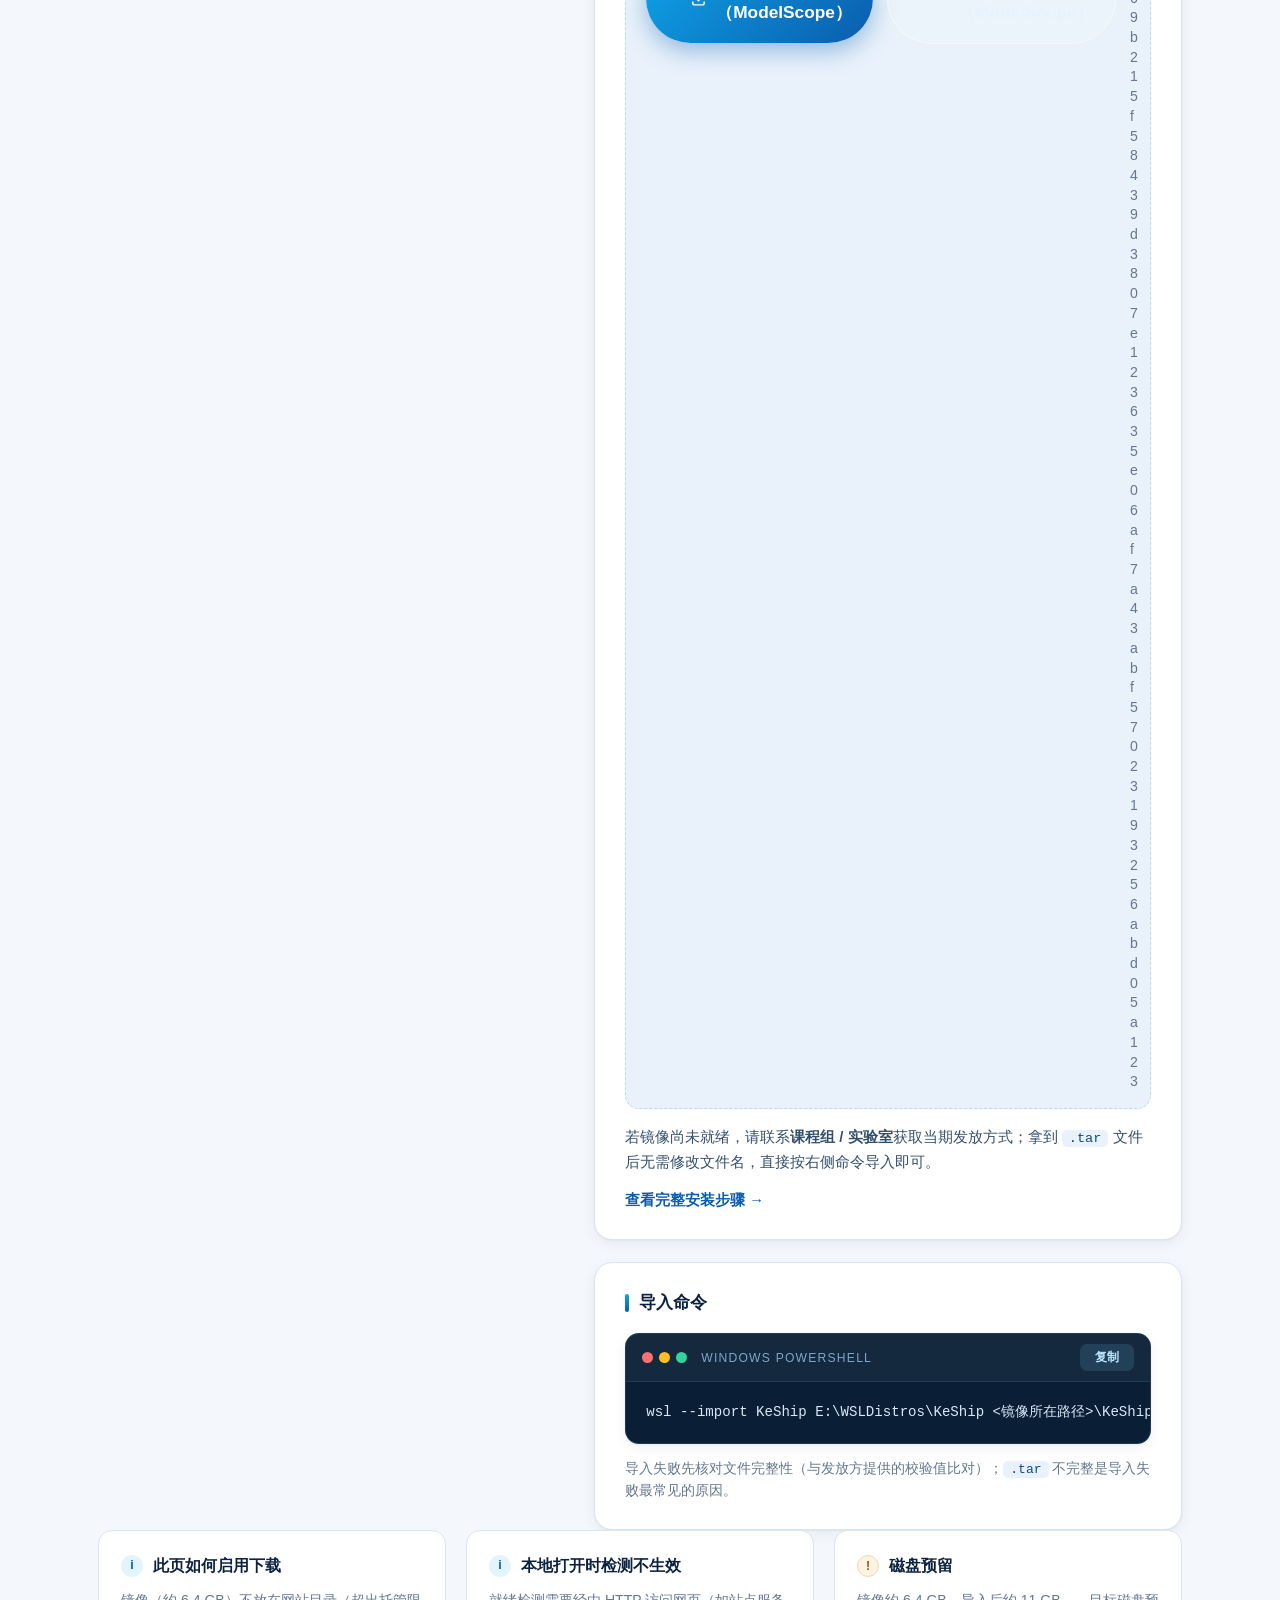
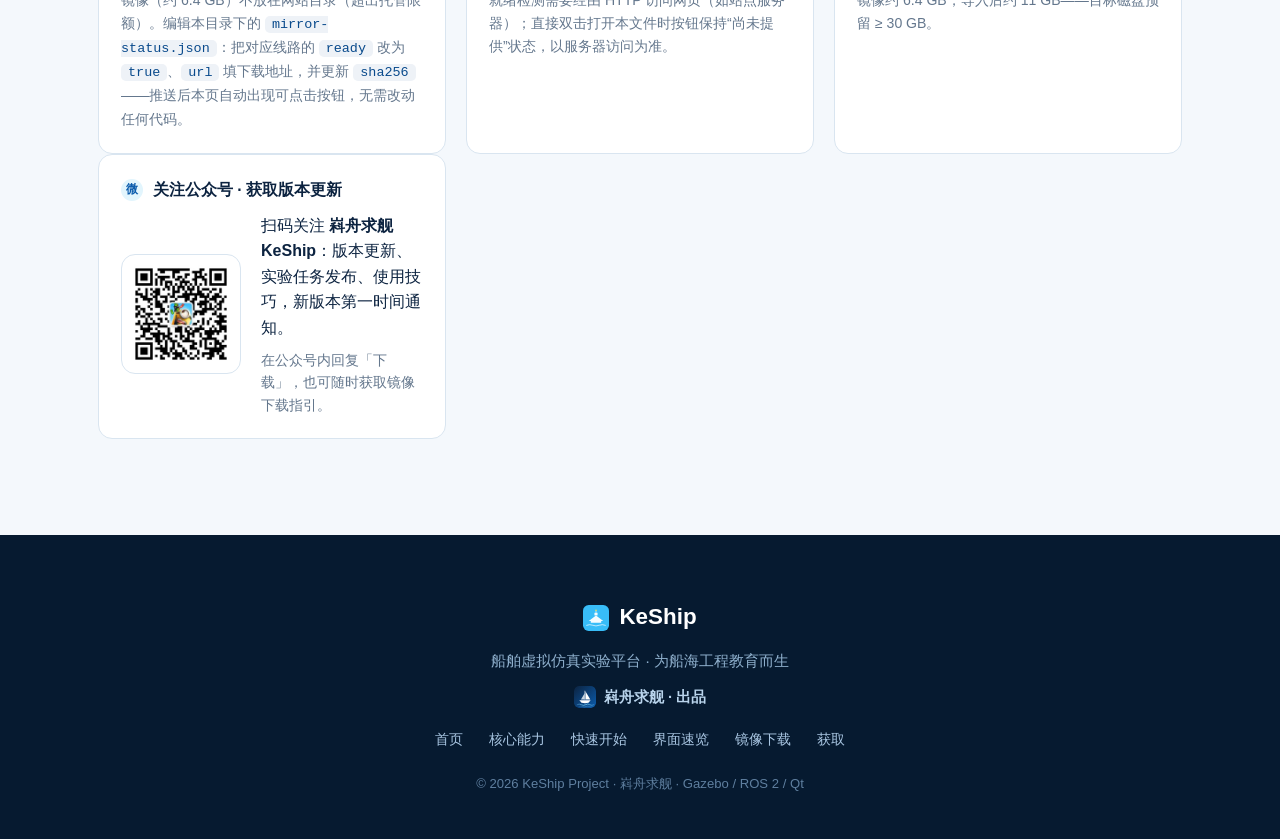
==== commit d973c1de: "fix(site): 公众号定名嵙舟求舰KeShip（团队名+项目名，含KeShip可搜）" ====
--- a/download/index.html
+++ b/download/index.html
@@ -131,9 +131,9 @@
                 <div class="note">
                     <p class="note-title"><span class="note-ico n-info" aria-hidden="true">微</span>关注公众号 · 获取版本更新</p>
                     <div class="wechat-follow">
-                        <img class="wechat-qr" src="../assets/wechat-qr.jpg" alt="KeShip 微信公众号二维码" width="120" height="120" loading="lazy">
+                        <img class="wechat-qr" src="../assets/wechat-qr.jpg" alt="嵙舟求舰KeShip 微信公众号二维码" width="120" height="120" loading="lazy">
                         <div class="wechat-follow-text">
-                            <p>扫码关注 <strong>KeShip</strong> 公众号：版本更新、实验任务发布、使用技巧，新版本第一时间通知。</p>
+                            <p>扫码关注 <strong>嵙舟求舰KeShip</strong>：版本更新、实验任务发布、使用技巧，新版本第一时间通知。</p>
                             <p class="wechat-hint">在公众号内回复「下载」，也可随时获取镜像下载指引。</p>
                         </div>
                     </div>
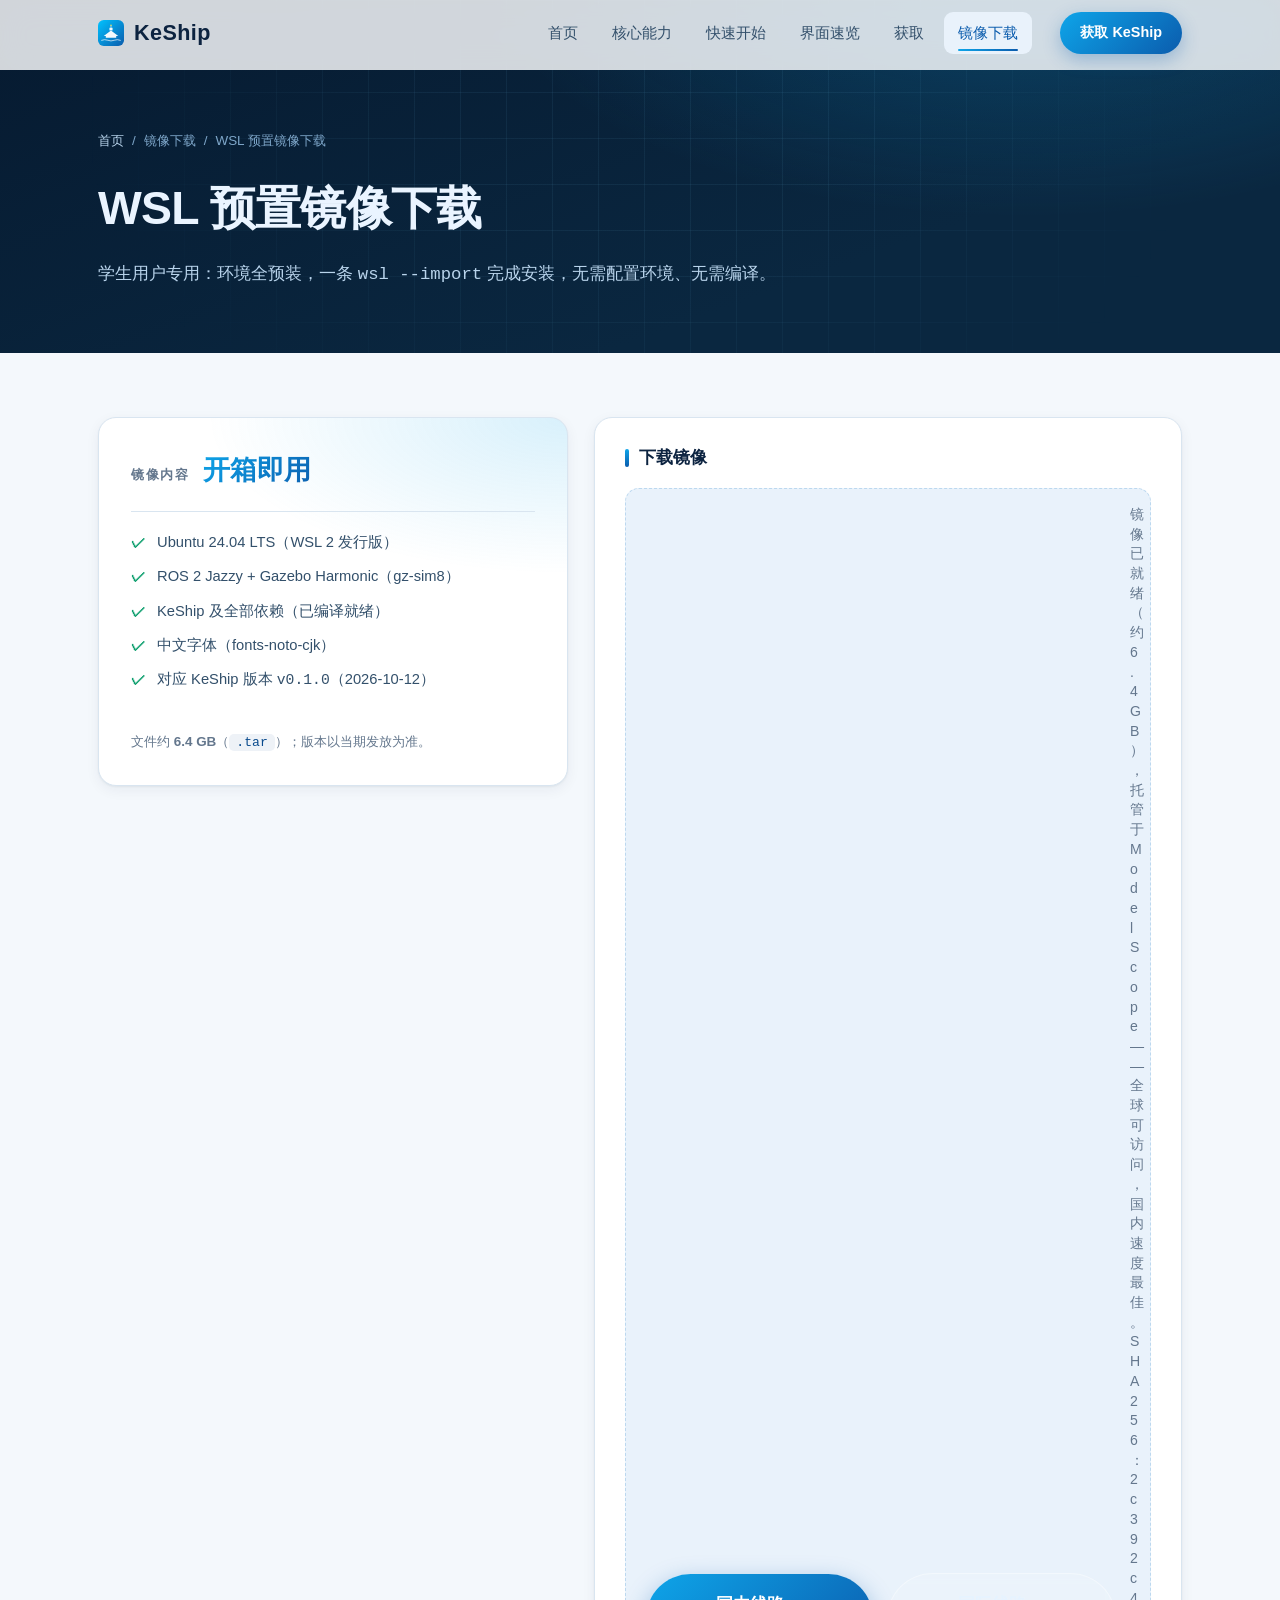
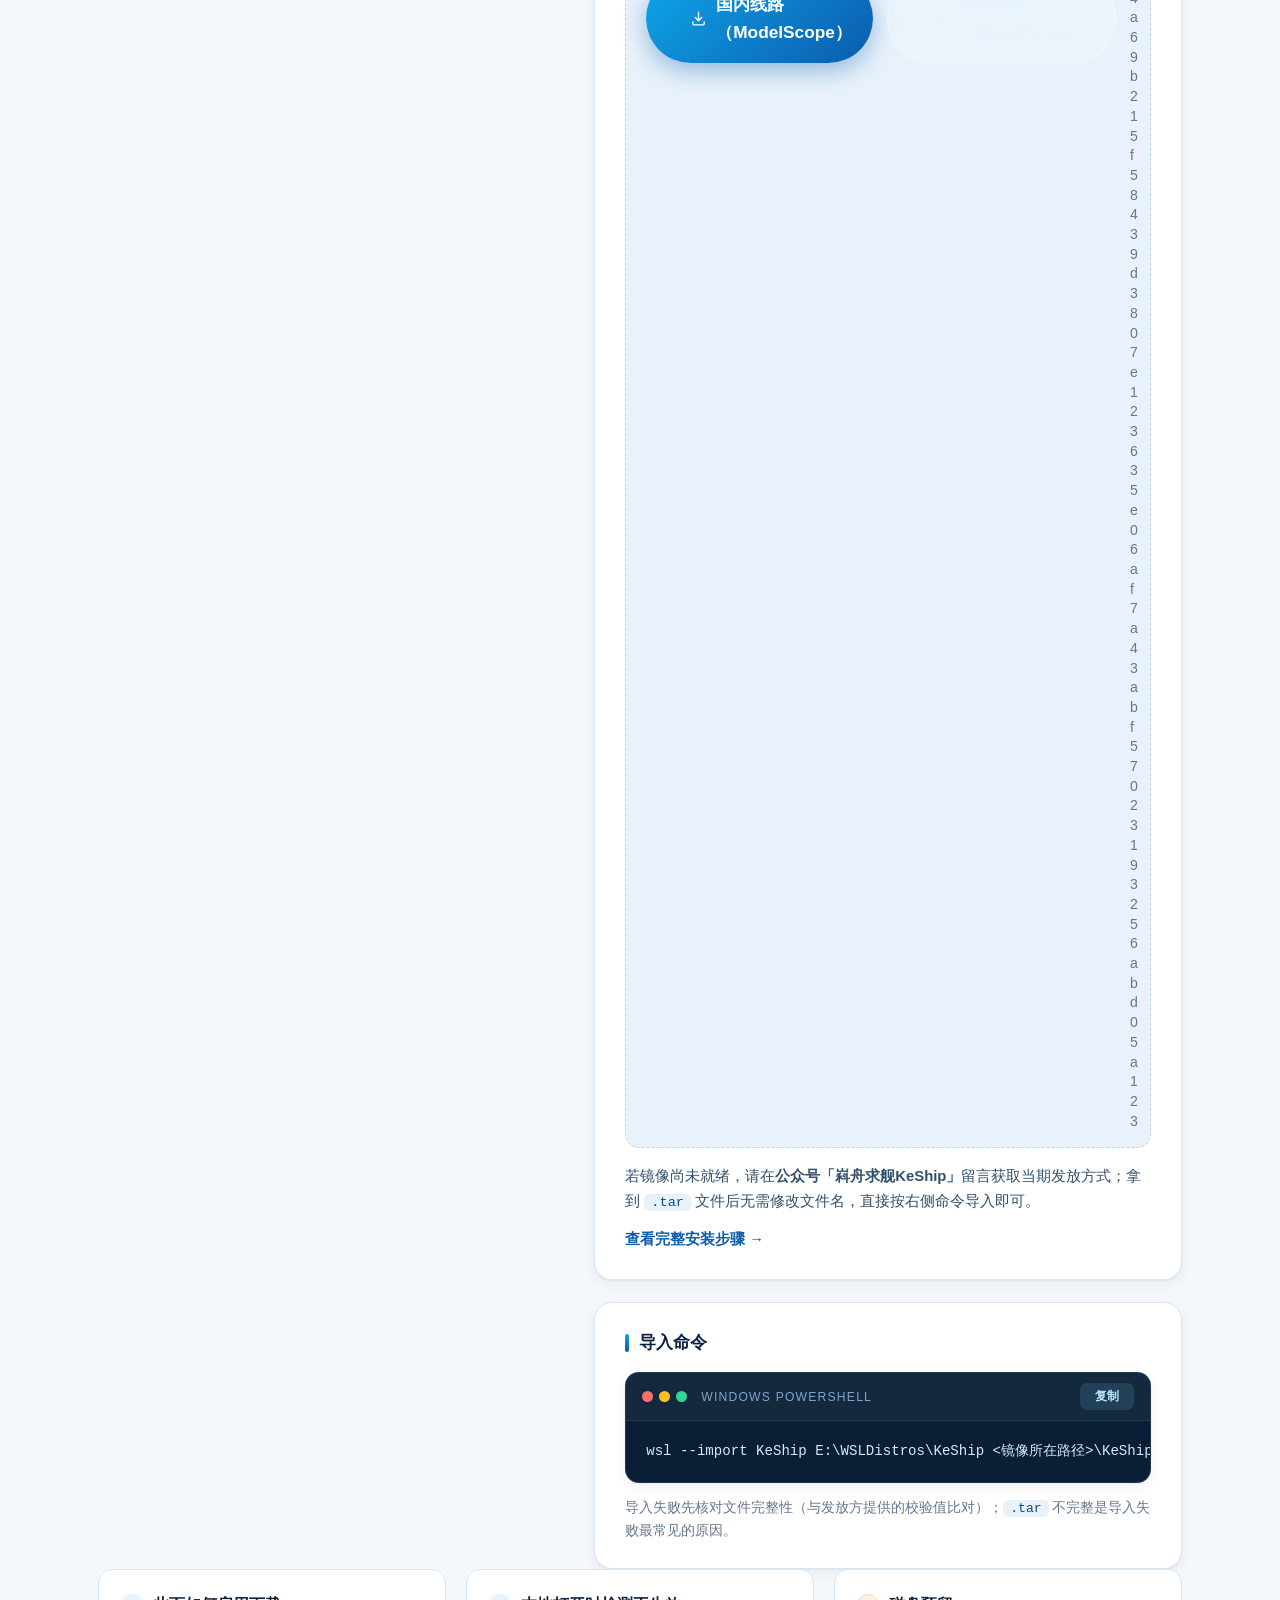
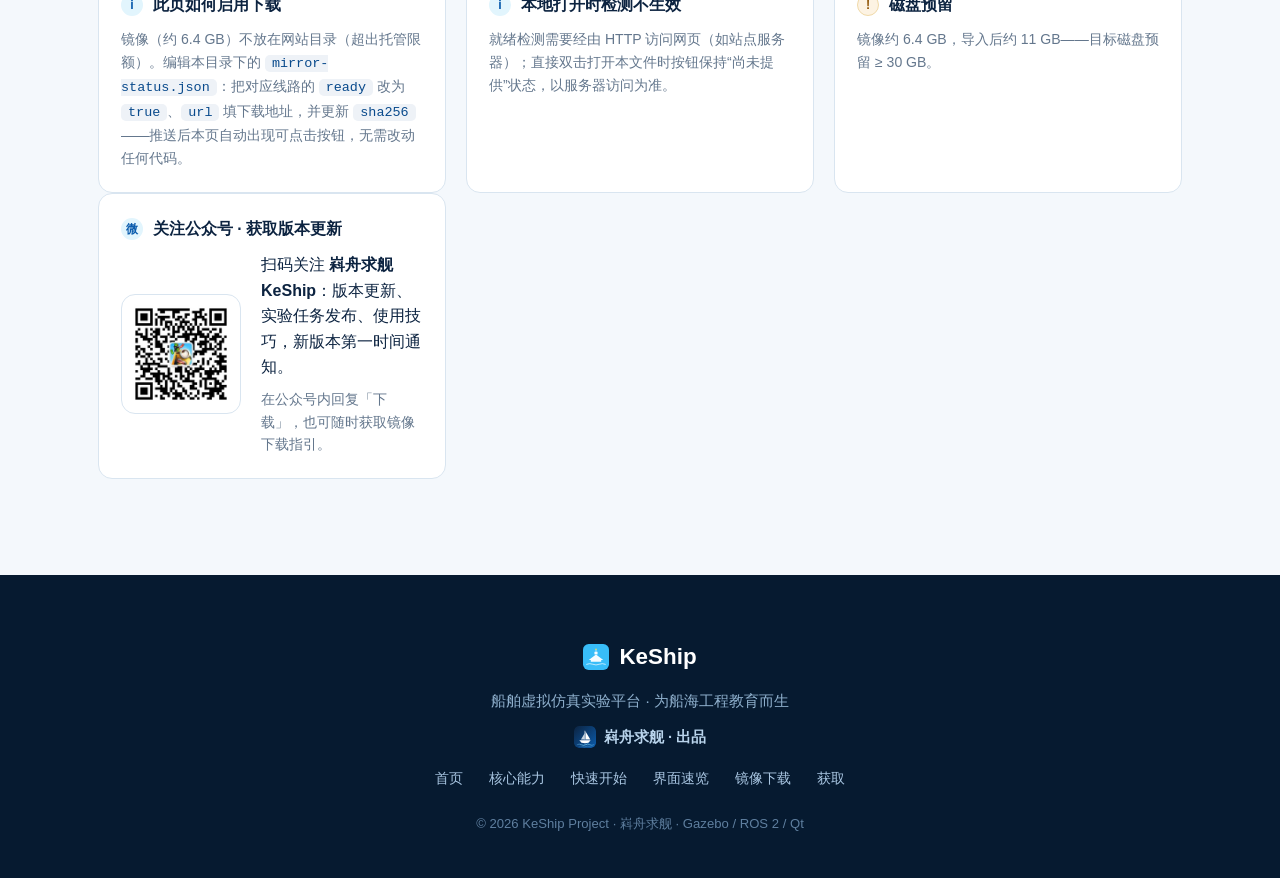
==== commit 34317781: "fix(site): 版本/大小改由 mirror-status.json 驱动，收口课程组称谓与 6.4GB 口径" ====
--- a/download/index.html
+++ b/download/index.html
@@ -73,9 +73,9 @@
                         <li>ROS 2 Jazzy + Gazebo Harmonic（gz-sim8）</li>
                         <li>KeShip 及全部依赖（已编译就绪）</li>
                         <li>中文字体（fonts-noto-cjk）</li>
-                        <li>对应 KeShip 版本 <code>v0.1.0</code>（2026-10-12）</li>
+                        <li>对应 KeShip 版本 <code data-cfg="version">v0.1.0</code>（<span data-cfg="releaseDate">2026-10-12</span>）</li>
                     </ul>
-                    <p class="version-hint">文件约 <strong>6 GB</strong>（<code>.tar</code>）；版本以当期发放为准。</p>
+                    <p class="version-hint">文件约 <strong data-cfg="size">6.4 GB</strong>（<code>.tar</code>）；版本以当期发放为准。</p>
                 </div>
 
                 <div class="get-panels">
@@ -92,7 +92,7 @@
                             </a>
                             <p class="mirror-status" id="mirror-status">正在读取镜像状态…</p>
                         </div>
-                        <p class="panel-text">若镜像尚未就绪，请联系<strong>课程组 / 实验室</strong>获取当期发放方式；拿到 <code>.tar</code> 文件后无需修改文件名，直接按右侧命令导入即可。</p>
+                        <p class="panel-text">若镜像尚未就绪，请在<strong>公众号「嵙舟求舰KeShip」</strong>留言获取当期发放方式；拿到 <code>.tar</code> 文件后无需修改文件名，直接按右侧命令导入即可。</p>
                         <a href="../start.html#student" class="panel-link">查看完整安装步骤 →</a>
                     </div>
                     <div class="get-panel reveal">
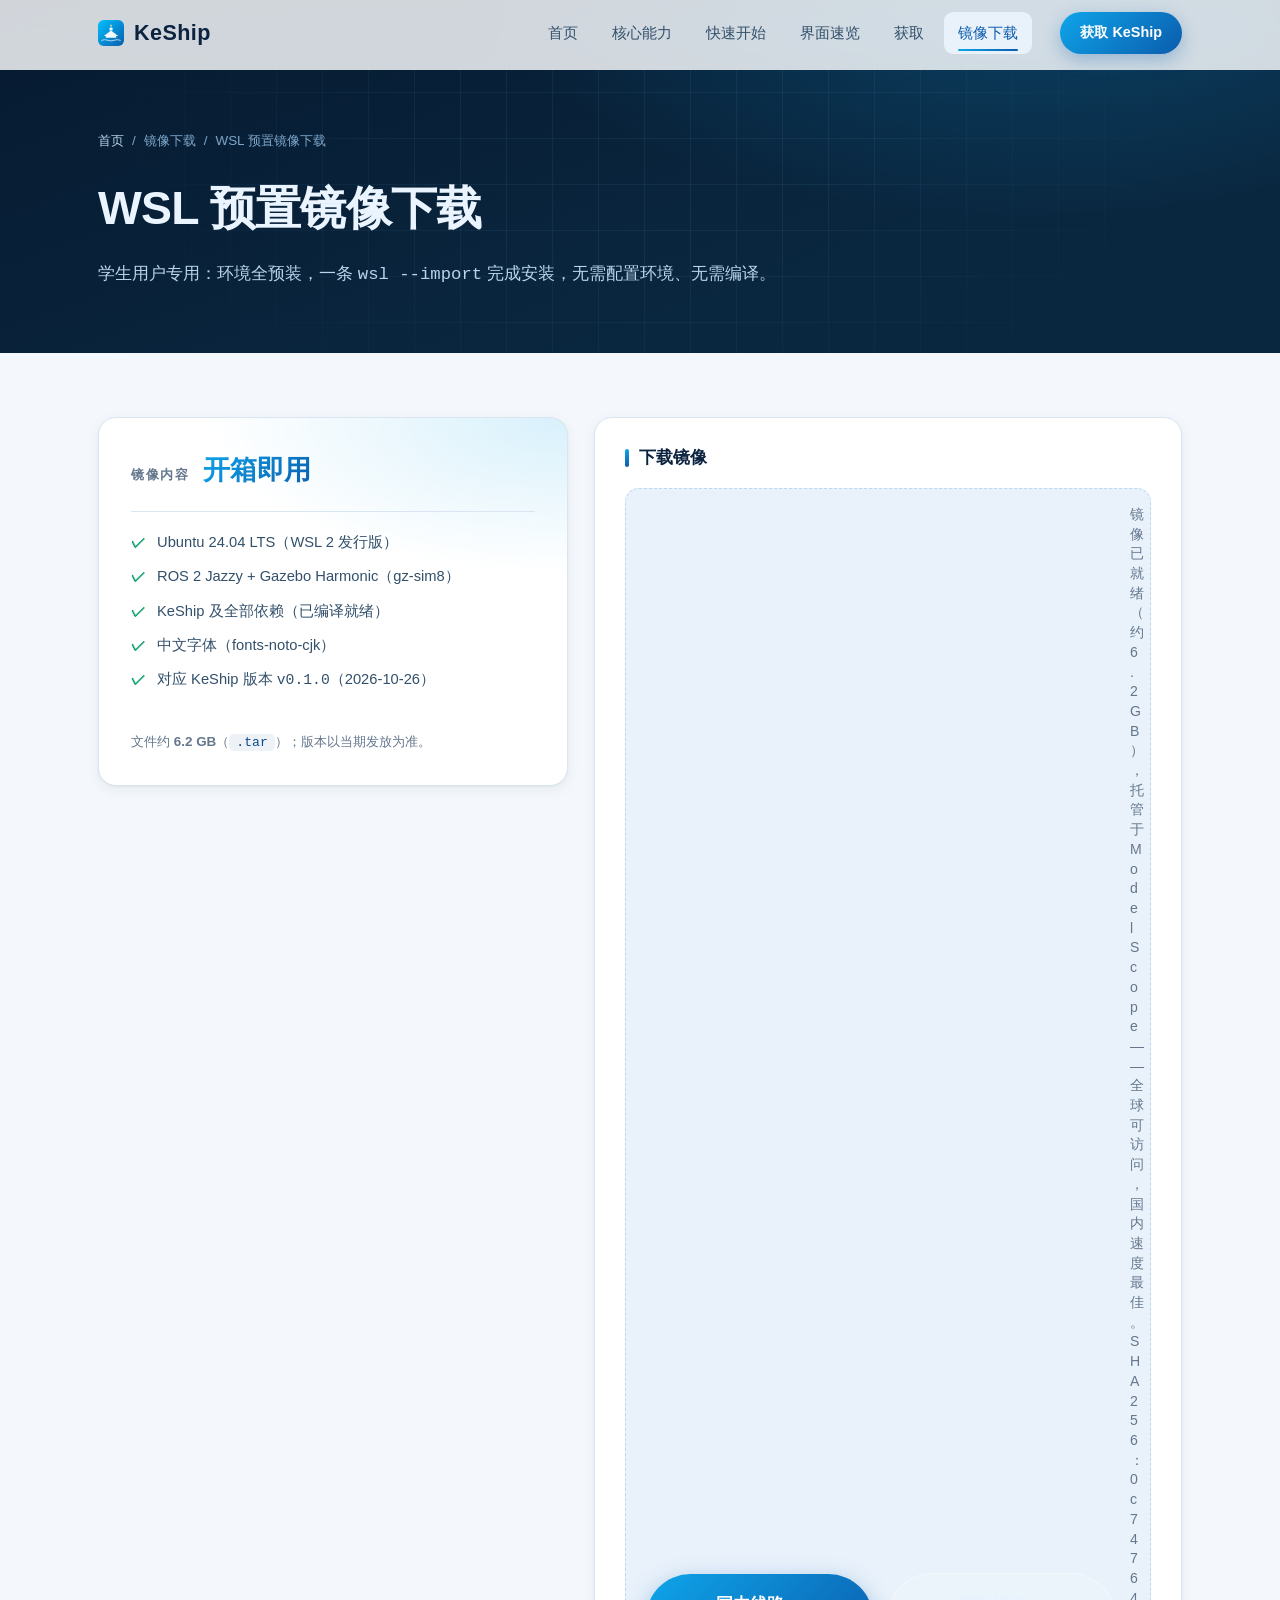
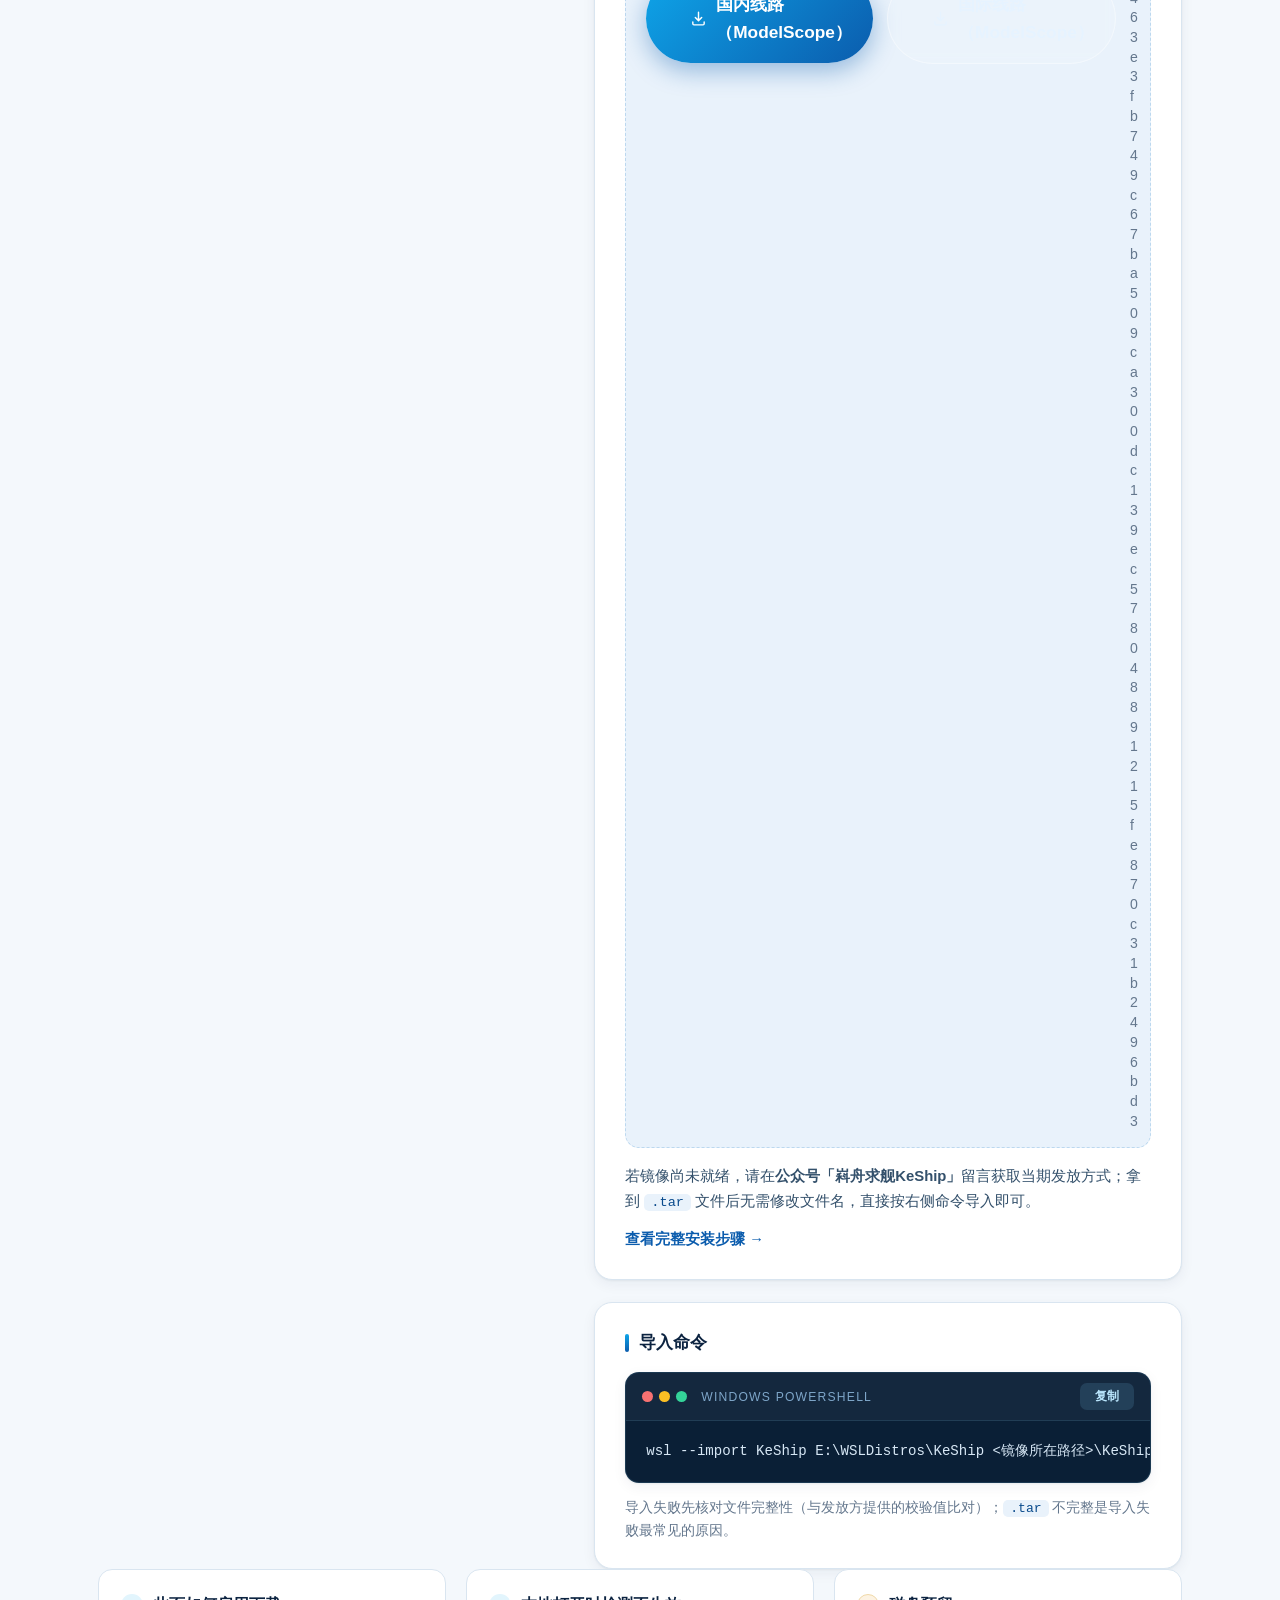
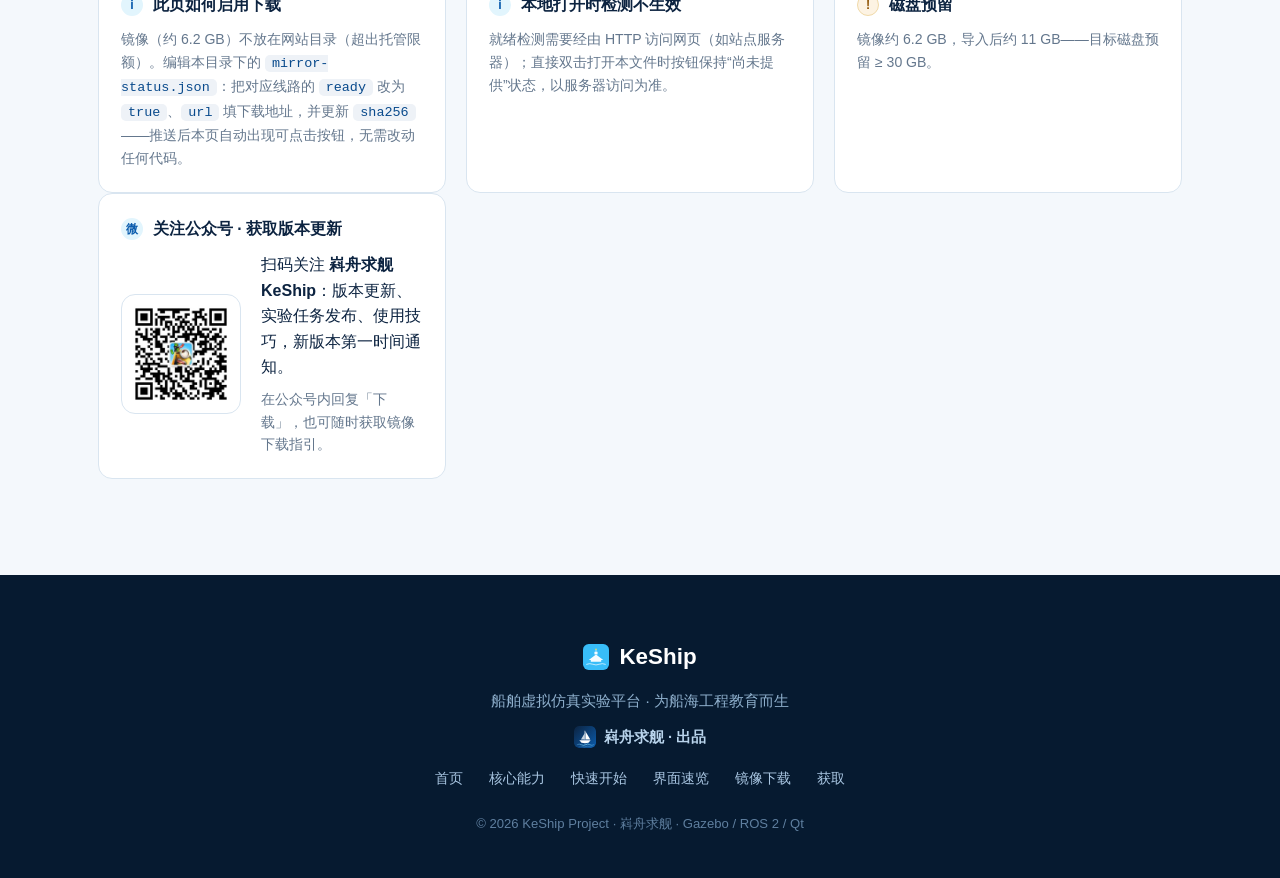
==== commit d2fc2648: "fix(site): 镜像体积统一为实测 6.2 GB（2026-10-26 重建版），收口「课题组」为「团队」" ====
--- a/download/index.html
+++ b/download/index.html
@@ -75,7 +75,7 @@
                         <li>中文字体（fonts-noto-cjk）</li>
                         <li>对应 KeShip 版本 <code data-cfg="version">v0.1.0</code>（<span data-cfg="releaseDate">2026-10-12</span>）</li>
                     </ul>
-                    <p class="version-hint">文件约 <strong data-cfg="size">6.4 GB</strong>（<code>.tar</code>）；版本以当期发放为准。</p>
+                    <p class="version-hint">文件约 <strong data-cfg="size">6.2 GB</strong>（<code>.tar</code>）；版本以当期发放为准。</p>
                 </div>
 
                 <div class="get-panels">
@@ -114,7 +114,7 @@
             <div class="notes reveal">
                 <div class="note">
                     <p class="note-title"><span class="note-ico n-info" aria-hidden="true">i</span>此页如何启用下载</p>
-                    <p>镜像（约 6.4 GB）不放在网站目录（超出托管限额）。编辑本目录下的 <code>mirror-status.json</code>：把对应线路的 <code>ready</code> 改为 <code>true</code>、<code>url</code> 填下载地址，并更新 <code>sha256</code>——推送后本页自动出现可点击按钮，无需改动任何代码。</p>
+                    <p>镜像（约 6.2 GB）不放在网站目录（超出托管限额）。编辑本目录下的 <code>mirror-status.json</code>：把对应线路的 <code>ready</code> 改为 <code>true</code>、<code>url</code> 填下载地址，并更新 <code>sha256</code>——推送后本页自动出现可点击按钮，无需改动任何代码。</p>
                 </div>
                 <div class="note">
                     <p class="note-title"><span class="note-ico n-info" aria-hidden="true">i</span>本地打开时检测不生效</p>
@@ -122,7 +122,7 @@
                 </div>
                 <div class="note">
                     <p class="note-title"><span class="note-ico n-warn" aria-hidden="true">!</span>磁盘预留</p>
-                    <p>镜像约 6.4 GB，导入后约 11 GB——目标磁盘预留 ≥ 30 GB。</p>
+                    <p>镜像约 6.2 GB，导入后约 11 GB——目标磁盘预留 ≥ 30 GB。</p>
                 </div>
             </div>
 
